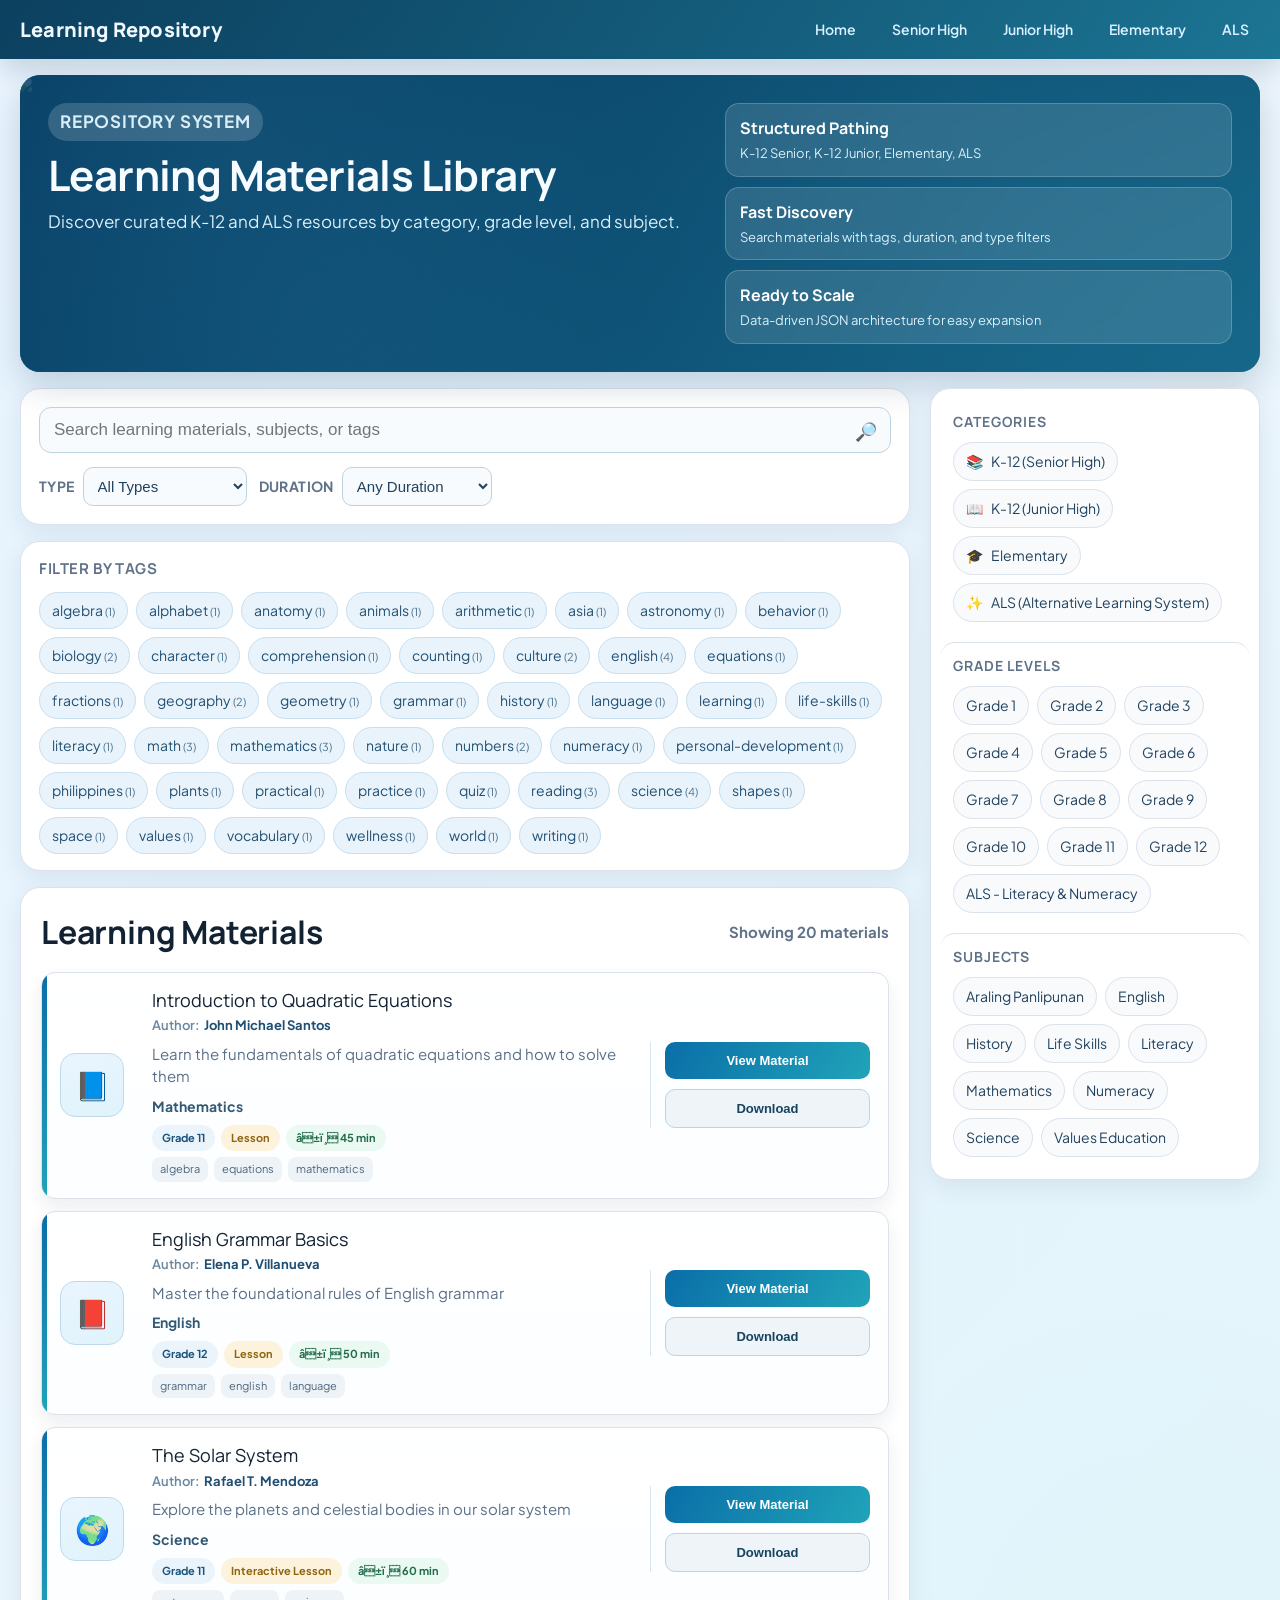
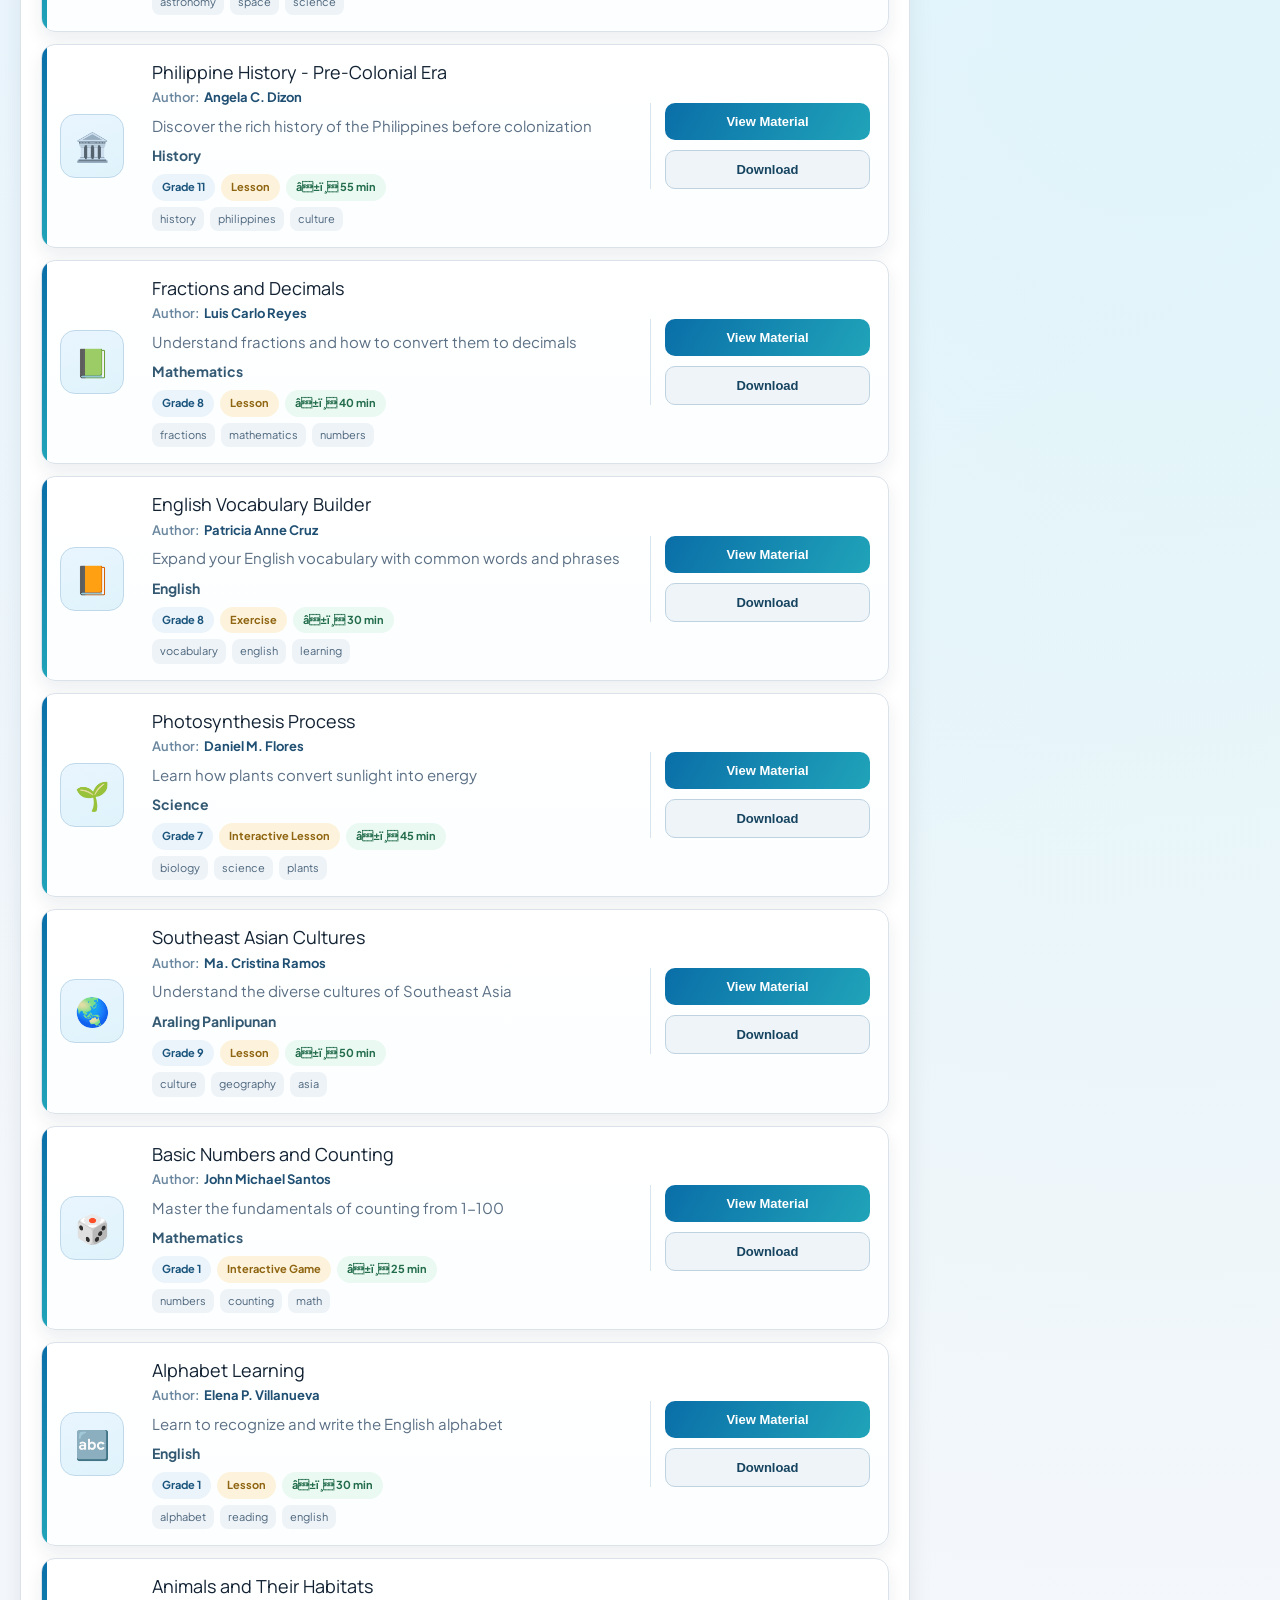
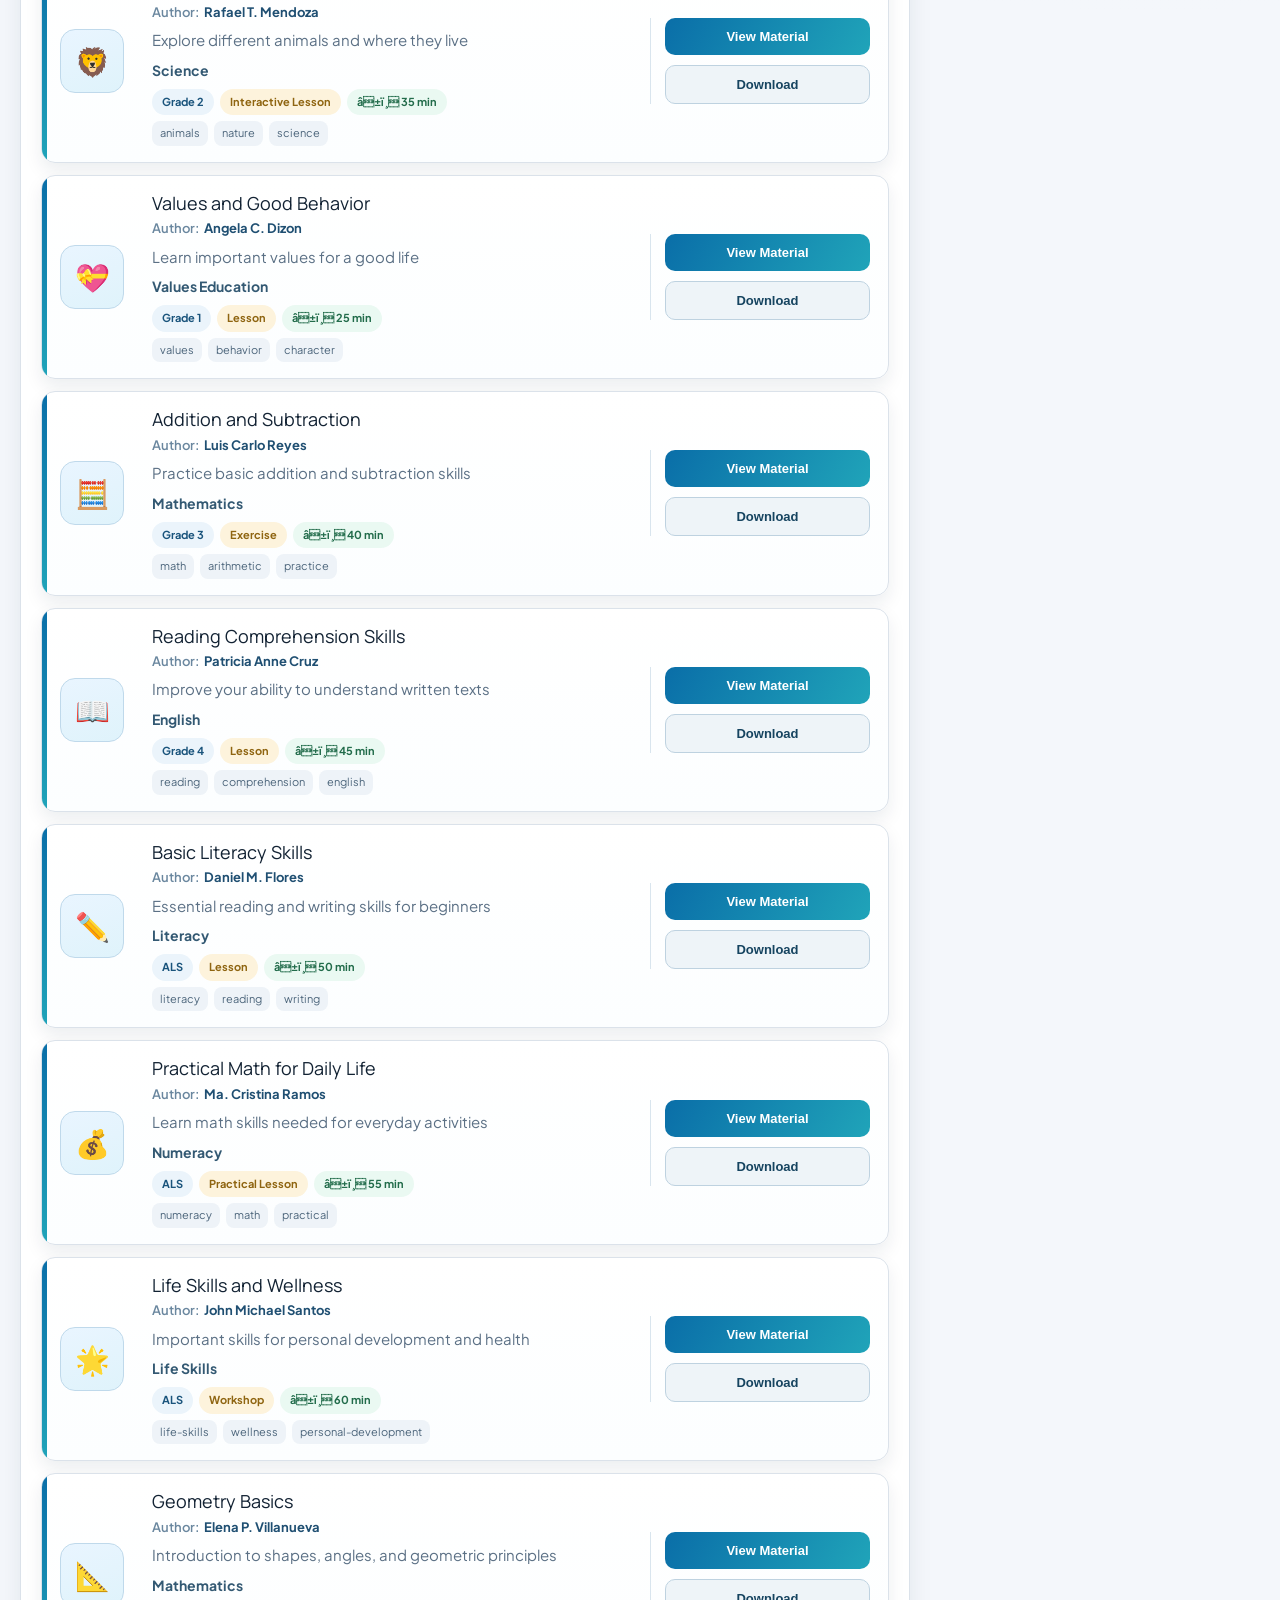
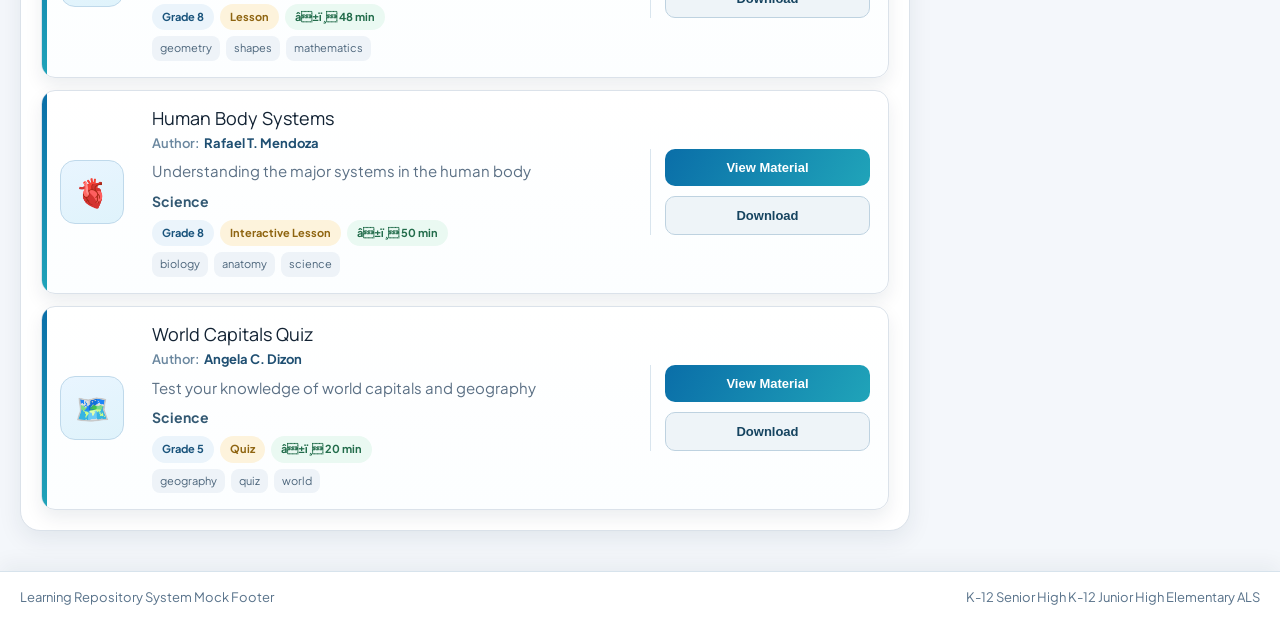
==== index.html @ 1bad8f1e "Repository System Protoype" ====
﻿<!DOCTYPE html>
<html lang="en">
<head>
    <meta charset="UTF-8">
    <meta name="viewport" content="width=device-width, initial-scale=1.0">
    <title>Learning Repository System</title>
    <link rel="stylesheet" href="styles.css">
    <link rel="stylesheet" href="components.css">
</head>
<body>
    <div id="topNavMount"></div>

    <div class="page-shell">
        <header class="hero">
            <div class="hero-media" aria-hidden="true">
                <img class="hero-slide active" src="https://images.unsplash.com/photo-1524995997946-a1c2e315a42f?auto=format&fit=crop&w=1600&q=80" alt="">
                <img class="hero-slide" src="https://images.unsplash.com/photo-1481627834876-b7833e8f5570?auto=format&fit=crop&w=1600&q=80" alt="">
                <img class="hero-slide" src="https://images.unsplash.com/photo-1456513080510-7bf3a84b82f8?auto=format&fit=crop&w=1600&q=80" alt="">
                <div class="hero-parallax-layer layer-a"></div>
                <div class="hero-parallax-layer layer-b"></div>
            </div>
            <div class="hero-overlay"></div>
            <div class="hero-content">
                <div class="hero-copy">
                    <p class="hero-kicker">Repository System</p>
                    <h1>Learning Materials Library</h1>
                    <p>Discover curated K-12 and ALS resources by category, grade level, and subject.</p>
                </div>
                <div class="hero-gallery">
                    <article class="gallery-card">
                        <h3>Structured Pathing</h3>
                        <p>K-12 Senior, K-12 Junior, Elementary, ALS</p>
                    </article>
                    <article class="gallery-card">
                        <h3>Fast Discovery</h3>
                        <p>Search materials with tags, duration, and type filters</p>
                    </article>
                    <article class="gallery-card">
                        <h3>Ready to Scale</h3>
                        <p>Data-driven JSON architecture for easy expansion</p>
                    </article>
                </div>
            </div>
        </header>

        <div class="container">
            <main class="main-panel">
                <section class="content-header">
                    <div class="search-bar-container">
                        <input
                            type="text"
                            id="searchInput"
                            class="search-bar"
                            placeholder="Search learning materials, subjects, or tags"
                        >
                        <span class="search-icon">&#128270;</span>
                    </div>

                    <div class="filters-container">
                        <div class="filter-group">
                            <label for="typeFilter">Type</label>
                            <select id="typeFilter" class="filter-select">
                                <option value="">All Types</option>
                                <option value="Lesson">Lesson</option>
                                <option value="Interactive Lesson">Interactive Lesson</option>
                                <option value="Exercise">Exercise</option>
                                <option value="Quiz">Quiz</option>
                                <option value="Interactive Game">Interactive Game</option>
                                <option value="Workshop">Workshop</option>
                                <option value="Practical Lesson">Practical Lesson</option>
                            </select>
                        </div>

                        <div class="filter-group">
                            <label for="durationFilter">Duration</label>
                            <select id="durationFilter" class="filter-select">
                                <option value="">Any Duration</option>
                                <option value="0-30">Under 30 min</option>
                                <option value="30-50">30-50 min</option>
                                <option value="50+">Over 50 min</option>
                            </select>
                        </div>
                    </div>
                </section>

                <section class="tags-section">
                    <div class="tag-headline">
                        <h3>Filter by Tags</h3>
                        <button class="clear-tags-btn" id="clearTagsBtn">Clear Tags</button>
                    </div>
                    <div class="tags-list" id="tagsList">
                        <!-- Tags will be populated by JavaScript -->
                    </div>
                </section>

                <section class="materials-section">
                    <div class="materials-header">
                        <h2>Learning Materials</h2>
                        <div class="result-count" id="resultCount">Showing 20 materials</div>
                    </div>

                    <div class="materials-grid" id="materialsList">
                        <!-- Materials will be populated by JavaScript -->
                    </div>

                    <div class="no-results" id="noResults">
                        <p>No learning materials found.</p>
                        <p>Try adjusting your search terms or selected filters.</p>
                    </div>
                </section>
            </main>

            <aside class="side-panel">
                <div class="panel-block">
                    <h2>Categories</h2>
                    <div class="categories-list" id="categoriesList">
                        <!-- Categories will be populated by JavaScript -->
                    </div>
                </div>

                <div class="panel-block">
                    <h2>Grade Levels</h2>
                    <div class="grade-filters" id="gradeFilters">
                        <!-- Grade filters will be populated by JavaScript -->
                    </div>
                </div>

                <div class="panel-block">
                    <h2>Subjects</h2>
                    <div class="subject-filters" id="subjectFilters">
                        <!-- Subject filters will be populated by JavaScript -->
                    </div>
                </div>
            </aside>
        </div>
    </div>

    <div id="footerMount"></div>

    <script src="components.js"></script>
    <script src="script.js"></script>
</body>
</html>
---- styles.css ----
@import url('https://fonts.googleapis.com/css2?family=Manrope:wght@400;500;600;700;800&family=Plus+Jakarta+Sans:wght@400;500;600;700&display=swap');

:root {
    --bg: #f4f7fb;
    --surface: #ffffff;
    --surface-soft: #f8fafc;
    --line: #dbe2ea;
    --text: #122233;
    --muted: #5f7288;
    --brand: #0a6ea8;
    --brand-strong: #055a8a;
    --accent: #20a4b9;
    --chip: #e8f3fb;
    --chip-active: #0a6ea8;
    --shadow-soft: 0 8px 24px rgba(7, 42, 70, 0.08);
    --shadow-strong: 0 14px 34px rgba(7, 42, 70, 0.18);
    --radius-lg: 20px;
    --radius-md: 14px;
    --radius-sm: 10px;
}

* {
    margin: 0;
    padding: 0;
    box-sizing: border-box;
}

body {
    min-height: 100vh;
    background:
        radial-gradient(circle at 15% 10%, #e6f4ff 0%, transparent 45%),
        radial-gradient(circle at 90% 30%, #ddf4f8 0%, transparent 40%),
        var(--bg);
    color: var(--text);
    font-family: 'Plus Jakarta Sans', 'Segoe UI', sans-serif;
    font-size: 17px;
    line-height: 1.5;
}

.page-shell {
    width: 100%;
    margin: 0;
    padding: 16px 20px 24px;
}

.hero {
    position: relative;
    border-radius: var(--radius-lg);
    overflow: hidden;
    min-height: 250px;
    margin-bottom: 16px;
    background:
        linear-gradient(120deg, rgba(3, 59, 96, 0.92), rgba(13, 110, 144, 0.85)),
        url('https://images.unsplash.com/photo-1524995997946-a1c2e315a42f?auto=format&fit=crop&w=1400&q=80') center/cover;
    box-shadow: var(--shadow-strong);
}

.hero-overlay {
    position: absolute;
    inset: 0;
    background:
        linear-gradient(130deg, rgba(4, 62, 102, 0.74), rgba(11, 98, 136, 0.62)),
        radial-gradient(circle at 16% 14%, rgba(125, 219, 255, 0.24), transparent 40%),
        linear-gradient(180deg, rgba(5, 34, 56, 0.32), rgba(5, 34, 56, 0.2));
    pointer-events: none;
}

.hero-content {
    position: relative;
    z-index: 1;
    display: grid;
    grid-template-columns: 1.3fr 1fr;
    gap: 18px;
    padding: 28px;
}

.hero-kicker {
    display: inline-block;
    padding: 6px 12px;
    border-radius: 999px;
    background: rgba(255, 255, 255, 0.17);
    color: #edf9ff;
    font-size: 12px;
    letter-spacing: 0.8px;
    text-transform: uppercase;
    font-weight: 700;
    margin-bottom: 12px;
}

.hero-copy h1 {
    font-family: 'Manrope', 'Segoe UI', sans-serif;
    font-size: clamp(28px, 3.6vw, 42px);
    letter-spacing: -0.6px;
    color: #f6fcff;
    line-height: 1.06;
    margin-bottom: 12px;
}

.hero-copy p {
    max-width: 640px;
    color: #d8eef8;
    font-size: 17px;
}

.hero-gallery {
    display: grid;
    grid-template-columns: 1fr;
    gap: 10px;
    align-content: center;
}

.gallery-card {
    background: rgba(255, 255, 255, 0.12);
    -webkit-backdrop-filter: blur(2px);
    backdrop-filter: blur(2px);
    border: 1px solid rgba(255, 255, 255, 0.2);
    border-radius: var(--radius-md);
    padding: 12px 14px;
}

.gallery-card h3 {
    color: #ffffff;
    font-size: 16px;
    margin-bottom: 4px;
    font-family: 'Manrope', 'Segoe UI', sans-serif;
}

.gallery-card p {
    color: #d9f0fa;
    font-size: 13px;
}

.container {
    display: grid;
    grid-template-columns: minmax(0, 1fr) 330px;
    gap: 20px;
    align-items: start;
}

.main-panel {
    display: flex;
    flex-direction: column;
    gap: 16px;
}

.side-panel {
    position: sticky;
    top: 14px;
    background: var(--surface);
    border-radius: var(--radius-lg);
    border: 1px solid var(--line);
    box-shadow: var(--shadow-soft);
    padding: 10px;
    max-height: calc(100vh - 56px);
    overflow-y: auto;
}

.panel-block {
    padding: 12px;
    border-radius: var(--radius-md);
}

.panel-block + .panel-block {
    margin-top: 8px;
    border-top: 1px solid var(--line);
}

.panel-block h2 {
    font-family: 'Manrope', 'Segoe UI', sans-serif;
    font-size: 14px;
    text-transform: uppercase;
    letter-spacing: 0.9px;
    color: var(--muted);
    margin-bottom: 10px;
}

.categories-list,
.grade-filters,
.subject-filters {
    display: flex;
    flex-wrap: wrap;
    gap: 8px;
}

.category-item,
.grade-filter,
.subject-filter {
    border: 1px solid var(--line);
    background: var(--surface-soft);
    border-radius: 999px;
    padding: 8px 12px;
    cursor: pointer;
    font-size: 14px;
    color: #21425e;
    transition: all 0.2s ease;
    -webkit-user-select: none;
    user-select: none;
}

.category-item:hover,
.grade-filter:hover,
.subject-filter:hover {
    border-color: #97bfd7;
    background: #eff7fd;
}

.category-item.active,
.grade-filter.active,
.subject-filter.active {
    background: var(--chip-active);
    border-color: var(--chip-active);
    color: #ffffff;
}

.category-icon {
    margin-right: 6px;
}

.content-header,
.tags-section,
.materials-section {
    background: var(--surface);
    border-radius: var(--radius-lg);
    border: 1px solid var(--line);
    box-shadow: var(--shadow-soft);
}

.content-header {
    padding: 18px;
}

.search-bar-container {
    position: relative;
    margin-bottom: 14px;
}

.search-bar {
    width: 100%;
    border: 1px solid #bfd2e0;
    border-radius: 12px;
    background: #f7fbfe;
    padding: 12px 44px 12px 14px;
    font-size: 17px;
    color: var(--text);
}

.search-bar:focus {
    outline: none;
    border-color: var(--brand);
    background: #ffffff;
    box-shadow: 0 0 0 4px rgba(10, 110, 168, 0.14);
}

.search-icon {
    position: absolute;
    right: 14px;
    top: 50%;
    transform: translateY(-50%);
    pointer-events: none;
    font-size: 18px;
    color: #4f6a81;
}

.filters-container {
    display: flex;
    gap: 12px;
    flex-wrap: wrap;
}

.filter-group {
    display: flex;
    align-items: center;
    gap: 8px;
}

.filter-group label {
    font-size: 14px;
    font-weight: 700;
    color: var(--muted);
    text-transform: uppercase;
    letter-spacing: 0.4px;
}

.filter-select {
    border: 1px solid #bfd2e0;
    border-radius: 10px;
    background: #f7fbfe;
    padding: 9px 10px;
    font-size: 15px;
    color: #21425e;
    min-width: 150px;
}

.filter-select:focus {
    outline: none;
    border-color: var(--brand);
    box-shadow: 0 0 0 4px rgba(10, 110, 168, 0.12);
}

.tags-section {
    padding: 16px 18px;
}

.tag-headline {
    display: flex;
    justify-content: space-between;
    align-items: center;
    margin-bottom: 12px;
}

.tags-section h3 {
    font-size: 15px;
    color: var(--muted);
    text-transform: uppercase;
    letter-spacing: 0.6px;
    font-family: 'Manrope', 'Segoe UI', sans-serif;
}

.tags-list {
    display: flex;
    gap: 8px;
    flex-wrap: wrap;
}

.tag {
    background: var(--chip);
    border: 1px solid #c8dfef;
    color: #225173;
    border-radius: 999px;
    font-size: 14px;
    padding: 7px 12px;
    cursor: pointer;
    transition: all 0.2s ease;
}

.tag:hover {
    background: #dff0fc;
}

.tag.active {
    background: var(--chip-active);
    border-color: var(--chip-active);
    color: #fff;
}

.tag-count {
    font-size: 11px;
    opacity: 0.8;
}

.clear-tags-btn {
    border: 1px solid #b7cad8;
    background: #f7fbfe;
    color: #29516d;
    border-radius: 10px;
    padding: 7px 10px;
    font-size: 13px;
    font-weight: 700;
    text-transform: uppercase;
    cursor: pointer;
    display: none;
}

.materials-section {
    padding: 20px;
}

.materials-header {
    display: flex;
    justify-content: space-between;
    align-items: center;
    margin-bottom: 16px;
}

.materials-header h2 {
    font-family: 'Manrope', 'Segoe UI', sans-serif;
    font-size: 32px;
    letter-spacing: -0.2px;
}

.result-count {
    font-size: 15px;
    color: var(--muted);
    font-weight: 700;
}

.materials-grid {
    display: flex;
    flex-direction: column;
    gap: 12px;
}

.material-card {
    border: 1px solid var(--line);
    border-radius: 14px;
    background:
        linear-gradient(180deg, #ffffff 0%, #fcfeff 100%);
    padding: 16px 18px;
    box-shadow: 0 8px 18px rgba(8, 43, 65, 0.08);
    transition: all 0.2s ease;
    display: grid;
    grid-template-columns: 76px minmax(0, 1fr) 220px;
    gap: 16px;
    align-items: center;
    position: relative;
    overflow: hidden;
}

.material-card::before {
    content: '';
    position: absolute;
    left: 0;
    top: 0;
    bottom: 0;
    width: 5px;
    background: linear-gradient(180deg, var(--brand), var(--accent));
}

.material-card:hover {
    transform: translateY(-4px);
    border-color: #86b1cb;
    box-shadow: 0 16px 26px rgba(8, 43, 65, 0.16);
}

.material-thumbnail {
    width: 64px;
    height: 64px;
    border-radius: 15px;
    background: linear-gradient(160deg, #e9f5ff, #dff3fb);
    border: 1px solid #bfd9eb;
    font-size: 28px;
    line-height: 1;
    display: flex;
    align-items: center;
    justify-content: center;
}

.material-title {
    font-size: 18px;
    font-family: 'Manrope', 'Segoe UI', sans-serif;
    margin-bottom: 4px;
    line-height: 1.3;
}

.material-byline {
    font-size: 13px;
    color: #4c6780;
    margin-bottom: 7px;
}

.author-label {
    color: #6a879f;
    font-weight: 600;
    margin-right: 4px;
}

.material-author {
    color: #1f4f72;
    font-weight: 700;
}

.material-description {
    color: #5b7085;
    font-size: 15px;
    margin-bottom: 8px;
}

.material-subject {
    font-size: 14px;
    color: #335973;
    font-weight: 700;
    margin-bottom: 8px;
}

.material-meta {
    display: flex;
    gap: 6px;
    align-items: center;
    flex-wrap: wrap;
    margin-bottom: 6px;
}

.material-grade,
.material-type,
.material-duration {
    font-size: 11px;
    border-radius: 999px;
    padding: 5px 10px;
    font-weight: 700;
}

.material-grade {
    background: #ebf4fb;
    color: #1a547c;
}

.material-type {
    background: #fdf3dc;
    color: #8f6511;
}

.material-duration {
    background: #eaf9f2;
    color: #226c4b;
}

.material-tags {
    display: flex;
    gap: 6px;
    flex-wrap: wrap;
}

.material-tag {
    font-size: 11px;
    padding: 4px 8px;
    border-radius: 8px;
    background: #eef3f8;
    color: #4c657b;
}

.material-actions {
    display: flex;
    flex-direction: column;
    gap: 10px;
    justify-content: flex-start;
    align-items: stretch;
    align-self: center;
    border-left: 1px solid #d9e5ee;
    padding-left: 14px;
}

.material-cta {
    border: none;
    border-radius: 10px;
    background: linear-gradient(120deg, var(--brand), var(--accent));
    color: #fff;
    padding: 11px 14px;
    font-size: 13px;
    font-weight: 700;
    cursor: pointer;
    transition: filter 0.2s ease, transform 0.2s ease;
    min-width: 0;
    width: 100%;
}

.material-cta.download {
    background: #eef4f8;
    color: #164460;
    border: 1px solid #bed2e0;
}

.material-content {
    min-width: 0;
    display: flex;
    flex-direction: column;
}

.material-cta:hover {
    filter: brightness(0.95);
    transform: translateY(-1px);
}

.material-cta.download:hover {
    background: #dfeef8;
}

.no-results {
    display: none;
    text-align: center;
    padding: 36px 12px;
    color: #5a7489;
}

.no-results p:first-child {
    font-size: 22px;
    font-weight: 700;
    font-family: 'Manrope', 'Segoe UI', sans-serif;
    margin-bottom: 6px;
}

.side-panel::-webkit-scrollbar,
.tags-section::-webkit-scrollbar {
    width: 8px;
}

.side-panel::-webkit-scrollbar-thumb,
.tags-section::-webkit-scrollbar-thumb {
    background: #c5d5e2;
    border-radius: 8px;
}

@media (max-width: 1080px) {
    .container {
        grid-template-columns: minmax(0, 1fr);
    }

    .side-panel {
        position: static;
        max-height: none;
        order: 2;
    }

    .hero-content {
        grid-template-columns: 1fr;
    }

    .hero-gallery {
        grid-template-columns: repeat(3, minmax(0, 1fr));
    }
}

@media (max-width: 780px) {
    .page-shell {
        margin: 0;
        padding: 10px;
    }

    .hero {
        min-height: 220px;
    }

    .hero-content {
        padding: 18px;
    }

    .hero-gallery {
        grid-template-columns: 1fr;
    }

    .filters-container {
        flex-direction: column;
        align-items: flex-start;
    }

    .filter-group {
        width: 100%;
        justify-content: space-between;
    }

    .filter-select {
        min-width: 180px;
    }

    .material-card {
        grid-template-columns: 62px minmax(0, 1fr);
        padding: 14px;
        align-items: start;
    }

    .material-thumbnail {
        width: 62px;
        height: 62px;
        font-size: 28px;
    }

    .material-description {
        font-size: 15px;
    }

    .material-actions {
        grid-column: 1 / -1;
        flex-direction: row;
        border-left: none;
        padding-left: 0;
        border-top: 1px solid #d9e5ee;
        padding-top: 10px;
    }

    .material-cta {
        margin-top: 4px;
    }
}

/* Shared Topnav/Footer Components */
.mock-topnav {
    width: 100%;
    background: #ffffff;
    border-bottom: 1px solid #d7e3ec;
    box-shadow: 0 8px 20px rgba(8, 39, 62, 0.06);
    padding: 12px 20px;
    display: flex;
    justify-content: space-between;
    align-items: center;
    gap: 12px;
}

.topnav-brand {
    font-family: 'Manrope', 'Segoe UI', sans-serif;
    font-size: 20px;
    font-weight: 800;
    color: #153b58;
}

.topnav-links {
    display: flex;
    gap: 14px;
    flex-wrap: wrap;
}

.topnav-links a {
    text-decoration: none;
    color: #2b5b7b;
    font-size: 14px;
    font-weight: 600;
}

.topnav-links a:hover {
    color: #0b4d74;
}

.mock-footer {
    margin-top: 16px;
    background: #ffffff;
    border-top: 1px solid #d7e3ec;
    box-shadow: 0 -8px 20px rgba(8, 39, 62, 0.05);
}

.footer-content {
    padding: 16px 20px;
    color: #58728a;
    font-size: 13px;
    display: flex;
    justify-content: space-between;
    gap: 10px;
    flex-wrap: wrap;
}

/* Enhanced Hero Gallery + Parallax Layers */
.hero {
    background: linear-gradient(120deg, rgba(3, 59, 96, 0.92), rgba(13, 110, 144, 0.85));
}

.hero-media {
    position: absolute;
    inset: 0;
    overflow: hidden;
}

.hero-slide {
    position: absolute;
    inset: 0;
    width: 100%;
    height: 100%;
    object-fit: cover;
    opacity: 0;
    transform: scale(1.08);
    transition: opacity 1s ease, transform 6.5s ease;
    filter: saturate(1.06) contrast(1.02);
}

.hero-slide.active {
    opacity: 1;
    transform: scale(1.01);
}

.hero-parallax-layer {
    position: absolute;
    inset: -5%;
    pointer-events: none;
}

.hero-parallax-layer.layer-a {
    background: radial-gradient(circle at 75% 20%, rgba(125, 233, 255, 0.18), transparent 38%);
    animation: driftA 12s ease-in-out infinite alternate;
}

.hero-parallax-layer.layer-b {
    background: radial-gradient(circle at 25% 80%, rgba(108, 187, 255, 0.16), transparent 34%);
    animation: driftB 16s ease-in-out infinite alternate;
}

@keyframes driftA {
    from { transform: translate3d(-1%, 0, 0) scale(1); }
    to { transform: translate3d(2.2%, -1.2%, 0) scale(1.03); }
}

@keyframes driftB {
    from { transform: translate3d(1.2%, 1%, 0) scale(1.01); }
    to { transform: translate3d(-2%, -1.4%, 0) scale(1.04); }
}

/* Enhanced Navbar inspired by hero */
.mock-topnav {
    position: relative;
    border: none;
    background:
        linear-gradient(120deg, rgba(4, 70, 108, 0.95), rgba(12, 115, 149, 0.92)),
        url('https://images.unsplash.com/photo-1481627834876-b7833e8f5570?auto=format&fit=crop&w=1600&q=80') center/cover;
    box-shadow: 0 10px 26px rgba(8, 39, 62, 0.16);
    overflow: hidden;
}

.mock-topnav::before {
    content: '';
    position: absolute;
    inset: 0;
    background: linear-gradient(135deg, rgba(3, 21, 35, 0.25), rgba(3, 21, 35, 0.08));
    pointer-events: none;
}

.topnav-brand,
.topnav-links a {
    position: relative;
    z-index: 1;
}

.topnav-brand {
    color: #eff9ff;
    letter-spacing: 0.2px;
}

.topnav-links a {
    color: #d9f1ff;
    border: 1px solid transparent;
    border-radius: 999px;
    padding: 6px 10px;
    transition: background 0.2s ease, border-color 0.2s ease, color 0.2s ease;
}

.topnav-links a:hover {
    color: #ffffff;
    border-color: rgba(255, 255, 255, 0.35);
    background: rgba(255, 255, 255, 0.13);
}

@media (max-width: 780px) {
    .hero {
        min-height: 300px;
    }
}
---- components.css ----
/* Shared Navbar + Footer Component Styles */
.mock-topnav {
    width: 100%;
    position: relative;
    border: none;
    background:
        linear-gradient(120deg, rgba(4, 70, 108, 0.95), rgba(12, 115, 149, 0.92)),
        url('https://images.unsplash.com/photo-1481627834876-b7833e8f5570?auto=format&fit=crop&w=1600&q=80') center/cover;
    box-shadow: 0 10px 26px rgba(8, 39, 62, 0.16);
    overflow: hidden;
    padding: 12px 20px;
    display: flex;
    justify-content: space-between;
    align-items: center;
    gap: 12px;
}

.mock-topnav::before {
    content: '';
    position: absolute;
    inset: 0;
    background: linear-gradient(135deg, rgba(3, 21, 35, 0.25), rgba(3, 21, 35, 0.08));
    pointer-events: none;
}

.topnav-brand,
.topnav-links a {
    position: relative;
    z-index: 1;
}

.topnav-brand {
    font-family: 'Manrope', 'Segoe UI', sans-serif;
    font-size: 20px;
    font-weight: 800;
    color: #eff9ff;
    letter-spacing: 0.2px;
}

.topnav-links {
    display: flex;
    gap: 14px;
    flex-wrap: wrap;
}

.topnav-links a {
    text-decoration: none;
    color: #d9f1ff;
    font-size: 14px;
    font-weight: 600;
    border: 1px solid transparent;
    border-radius: 999px;
    padding: 6px 10px;
    transition: background 0.2s ease, border-color 0.2s ease, color 0.2s ease;
}

.topnav-links a:hover {
    color: #ffffff;
    border-color: rgba(255, 255, 255, 0.35);
    background: rgba(255, 255, 255, 0.13);
}

.mock-footer {
    margin-top: 16px;
    background: #ffffff;
    border-top: 1px solid #d7e3ec;
    box-shadow: 0 -8px 20px rgba(8, 39, 62, 0.05);
}

.footer-content {
    padding: 16px 20px;
    color: #58728a;
    font-size: 13px;
    display: flex;
    justify-content: space-between;
    gap: 10px;
    flex-wrap: wrap;
}

@media (max-width: 760px) {
    .mock-topnav {
        flex-direction: column;
        align-items: flex-start;
    }
}
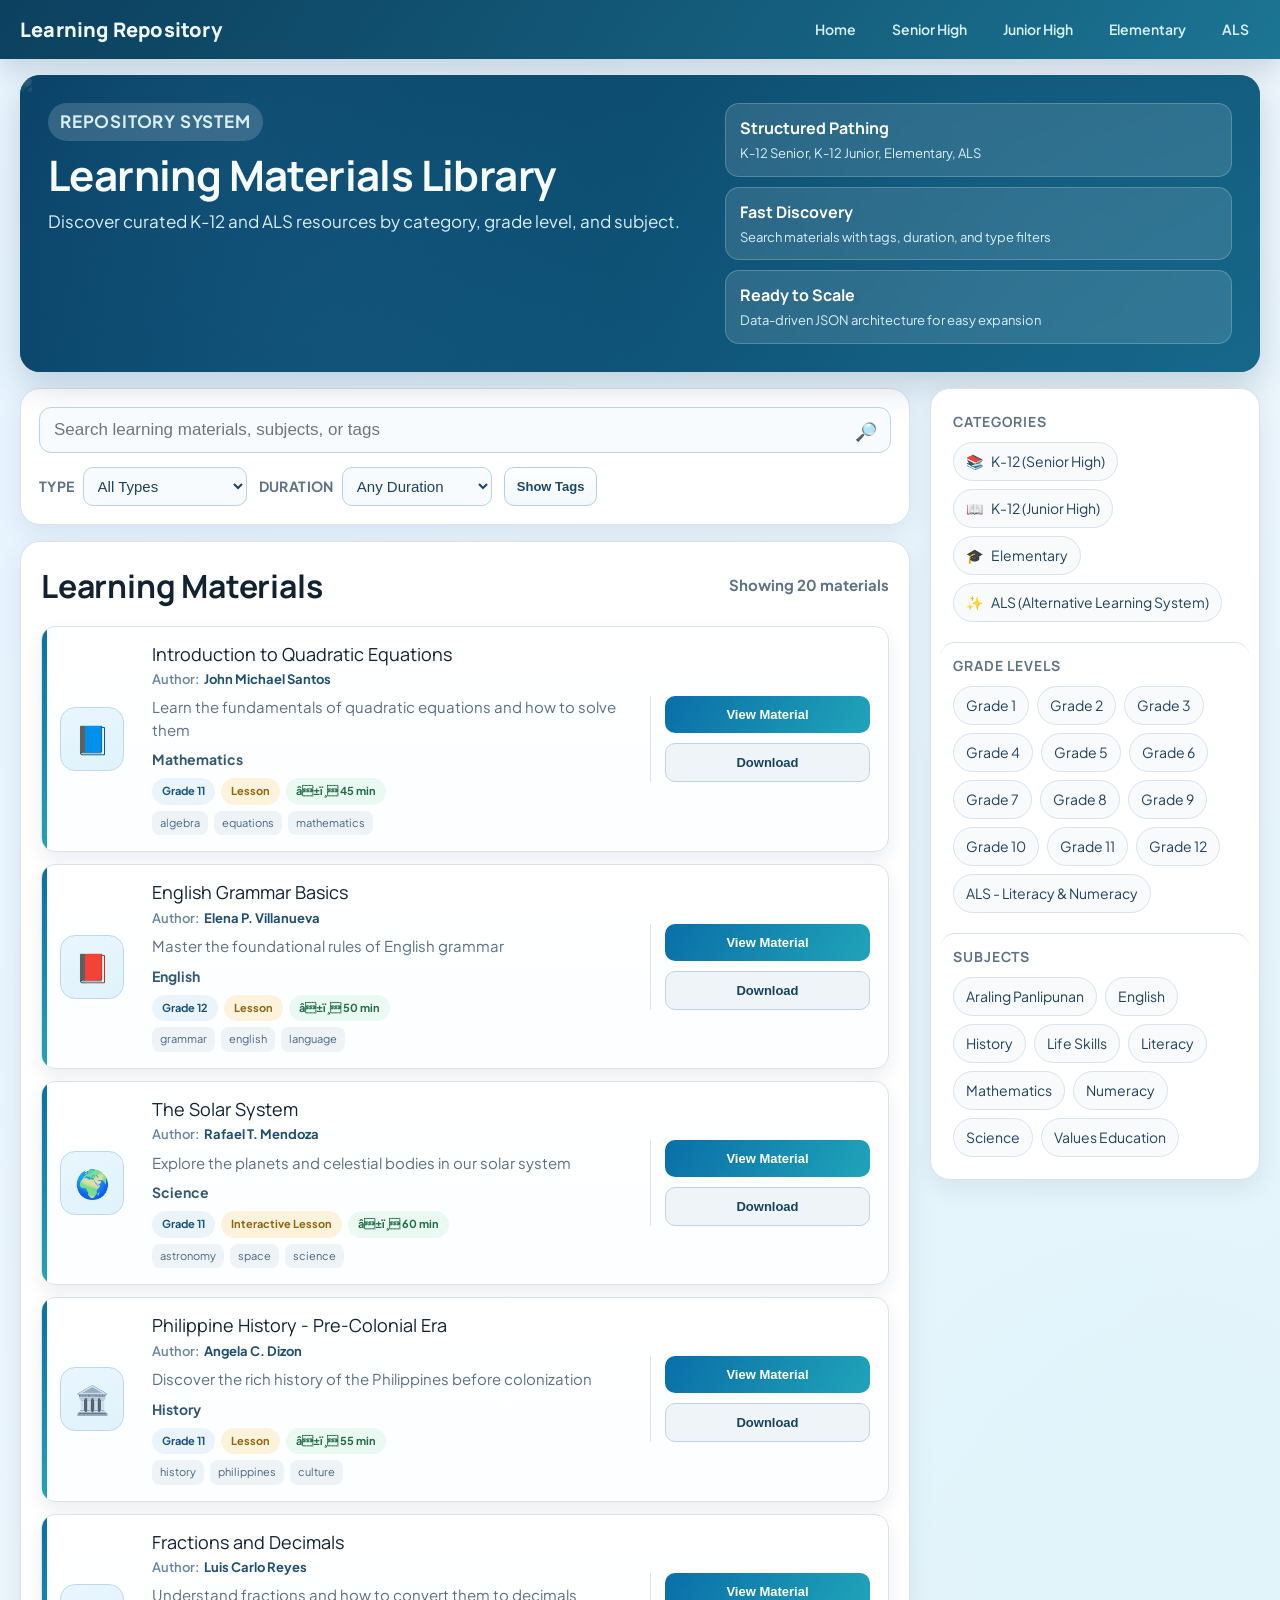
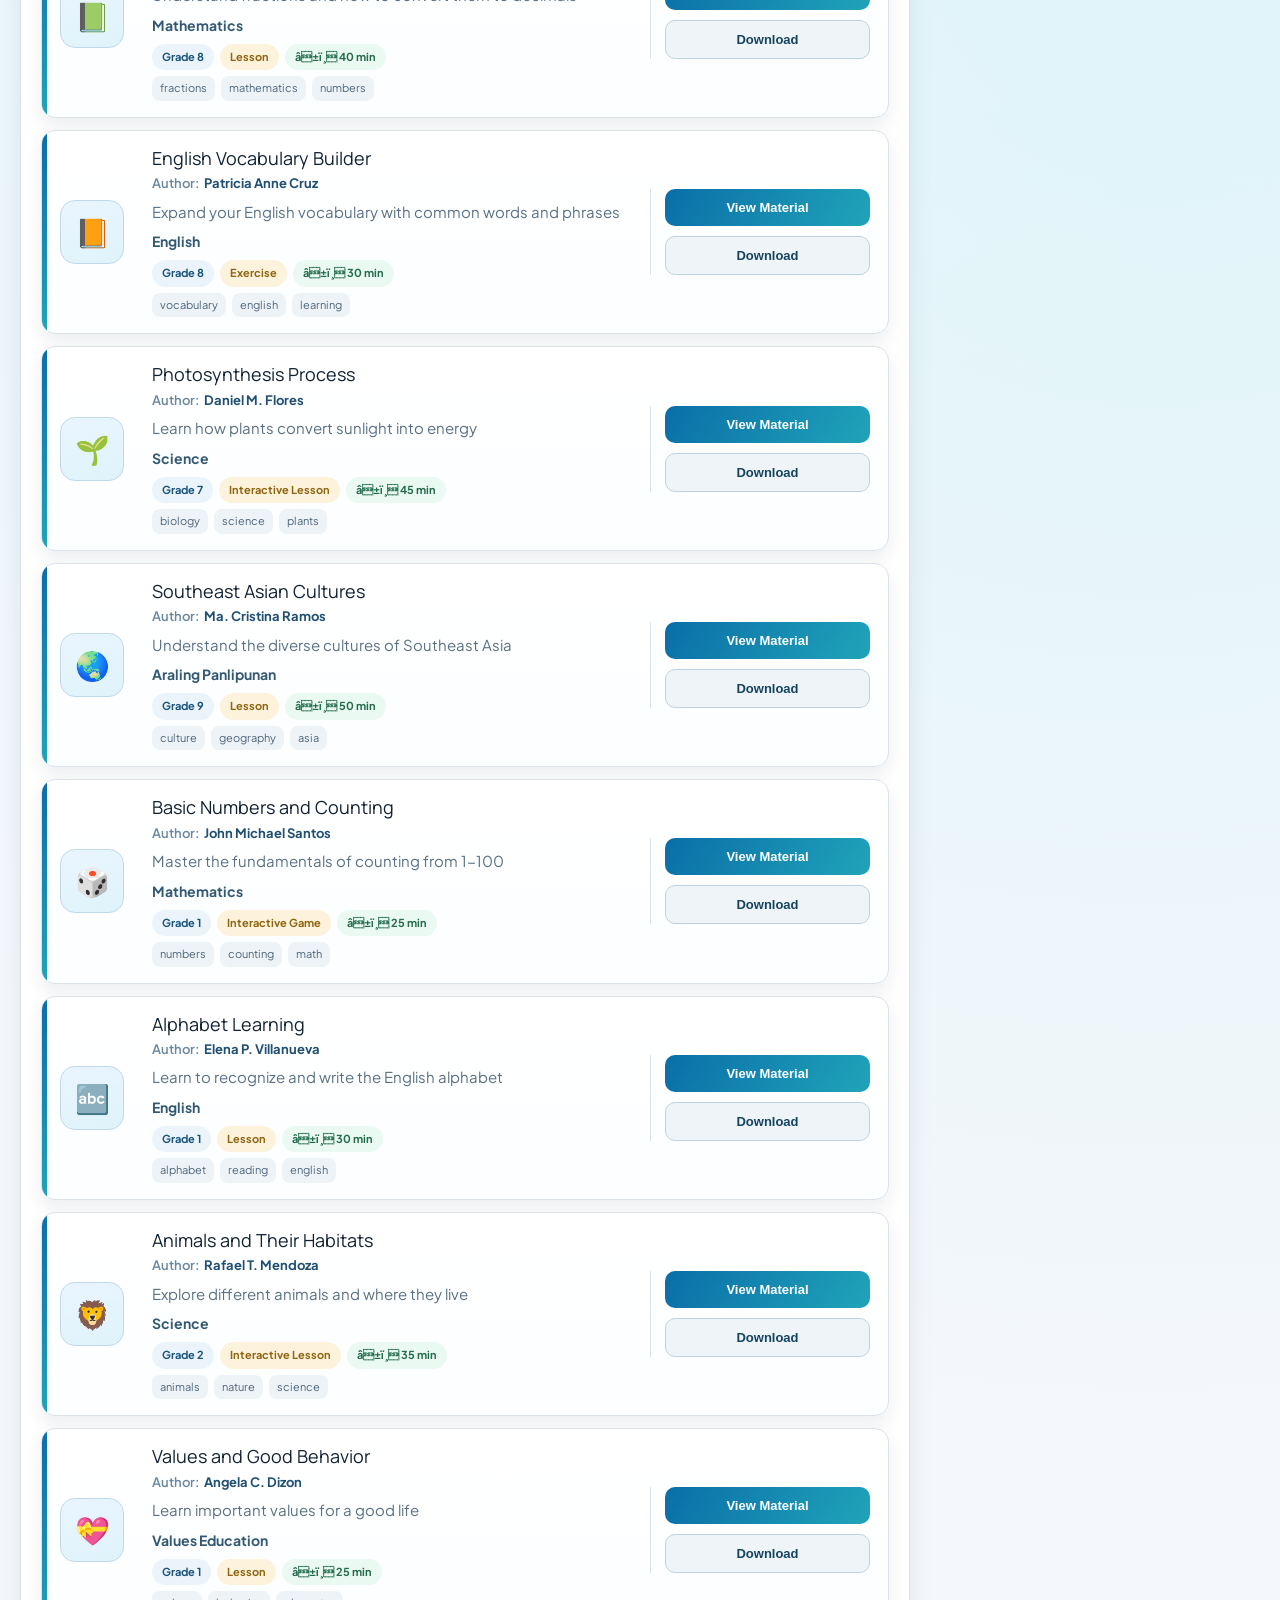
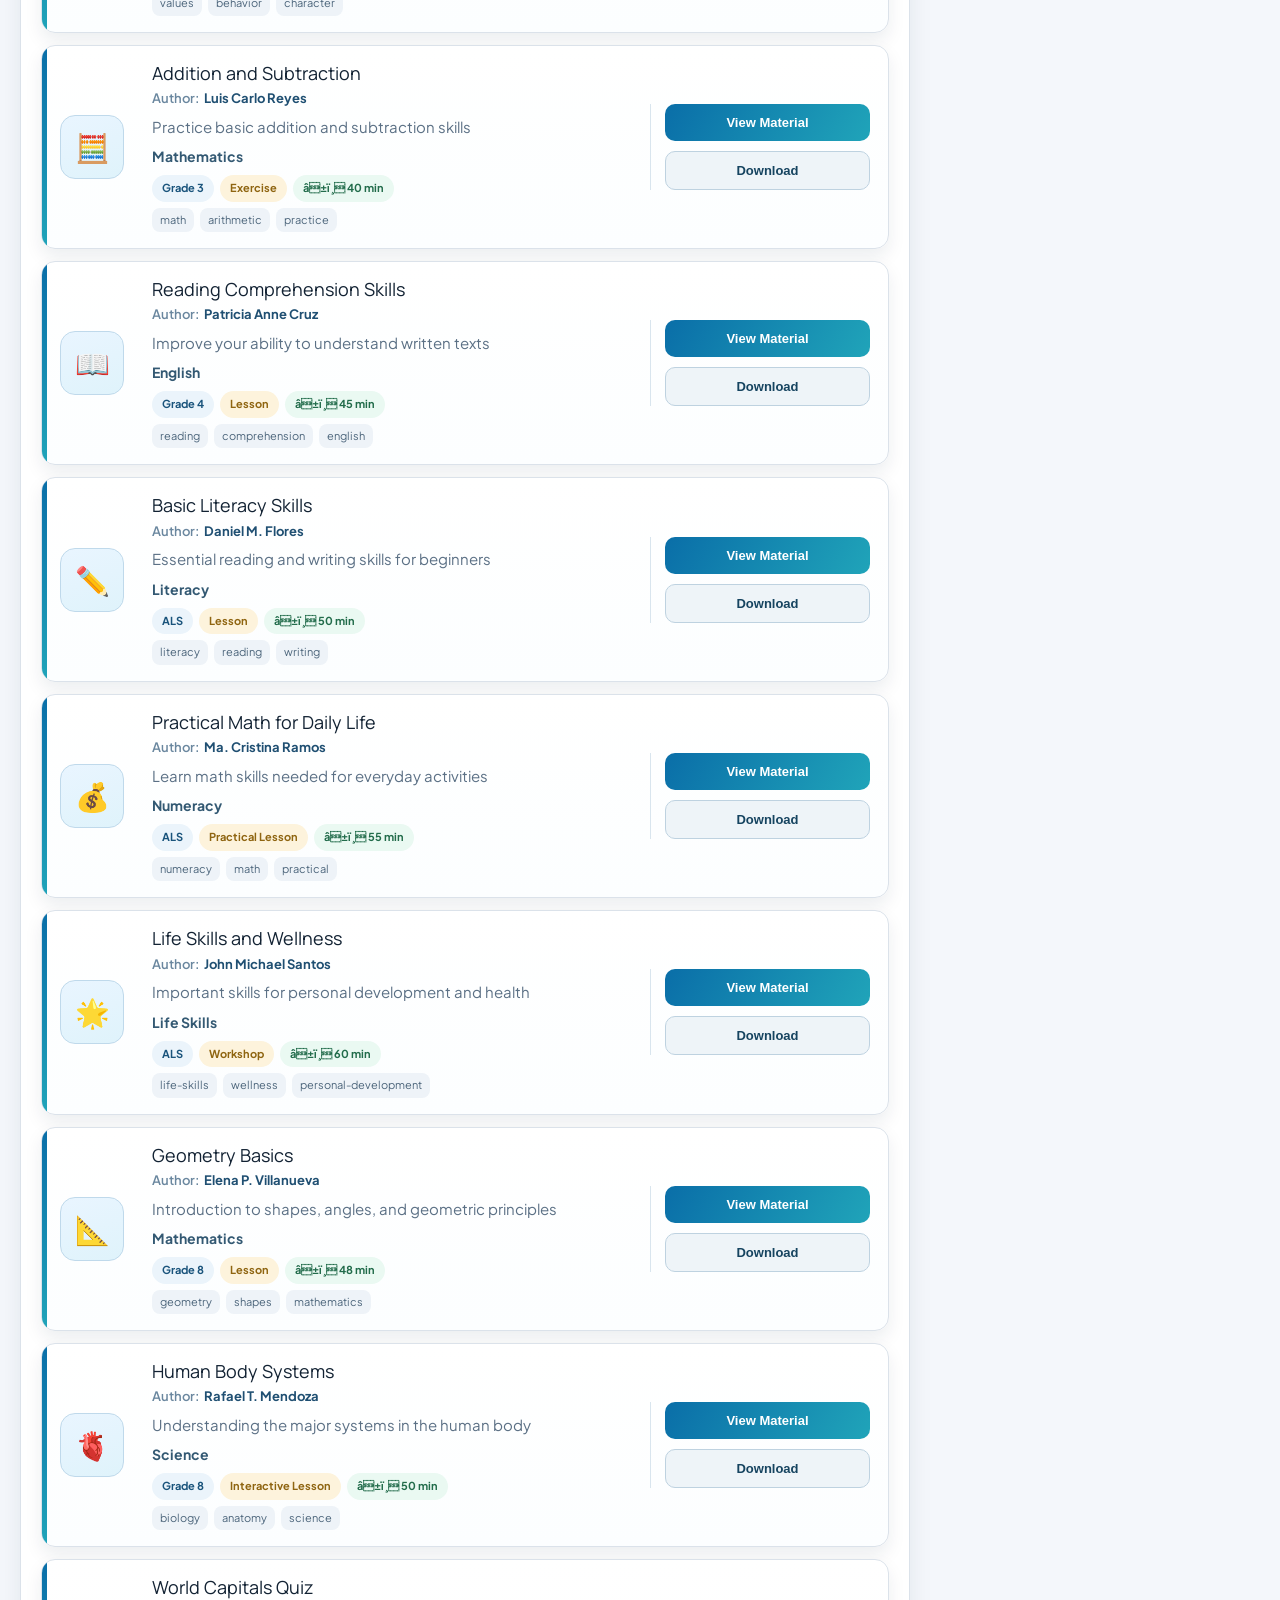
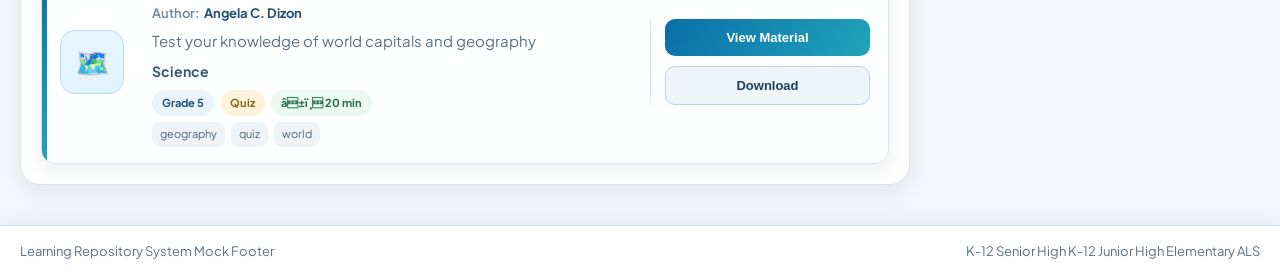
==== commit b57a57fc: "Improved UI" ====
--- a/index.html
+++ b/index.html
@@ -46,14 +46,19 @@
         <div class="container">
             <main class="main-panel">
                 <section class="content-header">
-                    <div class="search-bar-container">
-                        <input
-                            type="text"
-                            id="searchInput"
-                            class="search-bar"
-                            placeholder="Search learning materials, subjects, or tags"
-                        >
-                        <span class="search-icon">&#128270;</span>
+                    <div class="search-controls">
+                        <div class="search-bar-container">
+                            <input
+                                type="text"
+                                id="searchInput"
+                                class="search-bar"
+                                placeholder="Search learning materials, subjects, or tags"
+                            >
+                            <span class="search-icon">&#128270;</span>
+                        </div>
+                        <button id="mobileFilterToggle" class="mobile-filter-toggle" aria-label="Open filters" aria-expanded="false">
+                            <span class="slider-icon" aria-hidden="true"></span>
+                        </button>
                     </div>
 
                     <div class="filters-container">
@@ -80,6 +85,8 @@
                                 <option value="50+">Over 50 min</option>
                             </select>
                         </div>
+
+                        <button id="toggleTagsBtn" class="tag-toggle-btn" type="button" aria-expanded="false">Show Tags</button>
                     </div>
                 </section>
 
@@ -91,6 +98,60 @@
                     <div class="tags-list" id="tagsList">
                         <!-- Tags will be populated by JavaScript -->
                     </div>
+                </section>
+
+                <div id="mobileFilterBackdrop" class="mobile-filter-backdrop"></div>
+                <section id="mobileFiltersSheet" class="mobile-filters-sheet" aria-label="Mobile Filters">
+                    <div class="mobile-sheet-header">
+                        <h3>Filters</h3>
+                        <button id="mobileFilterClose" class="mobile-sheet-close" aria-label="Close filters">✕</button>
+                    </div>
+
+                    <div class="mobile-filter-row">
+                        <label for="mobileTypeFilter">Type</label>
+                        <select id="mobileTypeFilter" class="filter-select">
+                            <option value="">All Types</option>
+                            <option value="Lesson">Lesson</option>
+                            <option value="Interactive Lesson">Interactive Lesson</option>
+                            <option value="Exercise">Exercise</option>
+                            <option value="Quiz">Quiz</option>
+                            <option value="Interactive Game">Interactive Game</option>
+                            <option value="Workshop">Workshop</option>
+                            <option value="Practical Lesson">Practical Lesson</option>
+                        </select>
+                    </div>
+
+                    <div class="mobile-filter-row">
+                        <label for="mobileDurationFilter">Duration</label>
+                        <select id="mobileDurationFilter" class="filter-select">
+                            <option value="">Any Duration</option>
+                            <option value="0-30">Under 30 min</option>
+                            <option value="30-50">30-50 min</option>
+                            <option value="50+">Over 50 min</option>
+                        </select>
+                    </div>
+
+                    <div class="mobile-filter-block">
+                        <h4>Categories</h4>
+                        <div class="categories-list" id="mobileCategoriesList"></div>
+                    </div>
+
+                    <div class="mobile-filter-block">
+                        <h4>Grade Levels</h4>
+                        <div class="grade-filters" id="mobileGradeFilters"></div>
+                    </div>
+
+                    <div class="mobile-filter-block">
+                        <h4>Subjects</h4>
+                        <div class="subject-filters" id="mobileSubjectFilters"></div>
+                    </div>
+
+                    <div class="mobile-tags-headline">
+                        <h4>Tags</h4>
+                        <button id="mobileToggleTagsBtn" class="mobile-link-toggle" type="button" aria-expanded="false">Show Tags</button>
+                        <button class="clear-tags-btn" id="mobileClearTagsBtn">Clear Tags</button>
+                    </div>
+                    <div class="tags-list" id="mobileTagsList"></div>
                 </section>
 
                 <section class="materials-section">
--- a/styles.css
+++ b/styles.css
@@ -229,9 +229,16 @@
     padding: 18px;
 }
 
+.search-controls {
+    display: flex;
+    align-items: center;
+    gap: 10px;
+    margin-bottom: 14px;
+}
+
 .search-bar-container {
     position: relative;
-    margin-bottom: 14px;
+    flex: 1;
 }
 
 .search-bar {
@@ -261,10 +268,77 @@
     color: #4f6a81;
 }
 
+.mobile-filter-toggle {
+    display: none;
+    width: 44px;
+    height: 44px;
+    border-radius: 12px;
+    border: 1px solid #b8cede;
+    background: linear-gradient(180deg, #ffffff 0%, #f2f8fd 100%);
+    color: #32546d;
+    font-size: 16px;
+    cursor: pointer;
+    align-items: center;
+    justify-content: center;
+    box-shadow: 0 6px 14px rgba(9, 45, 70, 0.1);
+}
+
+.slider-icon {
+    width: 20px;
+    height: 16px;
+    position: relative;
+    display: inline-block;
+    border-top: 2px solid #3f6784;
+    border-bottom: 2px solid #3f6784;
+}
+
+.slider-icon::before,
+.slider-icon::after {
+    content: '';
+    position: absolute;
+    left: 0;
+    right: 0;
+    height: 2px;
+    background: #3f6784;
+}
+
+.slider-icon::before {
+    top: 6px;
+}
+
+.slider-icon::after {
+    top: -2px;
+    width: 6px;
+    height: 6px;
+    border: 2px solid #3f6784;
+    border-radius: 50%;
+    background: #ffffff;
+    left: 1px;
+    right: auto;
+    transform: translateY(-3px);
+    box-shadow: 11px 8px 0 0 #ffffff, 11px 8px 0 2px #3f6784;
+}
+
 .filters-container {
     display: flex;
     gap: 12px;
     flex-wrap: wrap;
+}
+
+.tag-toggle-btn {
+    border: 1px solid #b8cede;
+    border-radius: 10px;
+    background: linear-gradient(180deg, #ffffff 0%, #f2f8fd 100%);
+    color: #214966;
+    font-size: 13px;
+    font-weight: 700;
+    padding: 9px 12px;
+    cursor: pointer;
+}
+
+.tag-toggle-btn:hover {
+    border-color: #8fb5cd;
+    background: #eaf5fd;
 }
 
 .filter-group {
@@ -298,7 +372,92 @@
 }
 
 .tags-section {
+    display: none;
     padding: 16px 18px;
+}
+
+body.tags-visible .tags-section {
+    display: block;
+}
+
+.mobile-filter-backdrop,
+.mobile-filters-sheet {
+    display: none;
+}
+
+.mobile-sheet-header {
+    display: flex;
+    justify-content: space-between;
+    align-items: center;
+    margin-bottom: 10px;
+}
+
+.mobile-sheet-header h3 {
+    font-size: 18px;
+    font-family: 'Manrope', 'Segoe UI', sans-serif;
+}
+
+.mobile-sheet-close {
+    border: 1px solid #bfd2e0;
+    background: #f7fbfe;
+    width: 32px;
+    height: 32px;
+    border-radius: 8px;
+    cursor: pointer;
+}
+
+.mobile-filter-row {
+    display: flex;
+    flex-direction: column;
+    gap: 6px;
+    margin-bottom: 10px;
+}
+
+.mobile-filter-row label {
+    font-size: 13px;
+    color: var(--muted);
+    font-weight: 700;
+    text-transform: uppercase;
+}
+
+.mobile-tags-headline {
+    display: flex;
+    justify-content: space-between;
+    align-items: center;
+    margin: 10px 0;
+}
+
+.mobile-filter-block {
+    margin: 12px 0;
+}
+
+.mobile-filter-block h4 {
+    font-size: 13px;
+    color: var(--muted);
+    font-weight: 700;
+    text-transform: uppercase;
+    margin-bottom: 8px;
+}
+
+.mobile-link-toggle {
+    border: none;
+    background: transparent;
+    color: #1f5f8c;
+    font-size: 13px;
+    font-weight: 700;
+    padding: 0;
+    text-decoration: underline;
+    cursor: pointer;
+}
+
+.mobile-link-toggle:hover {
+    color: #114869;
+}
+
+.mobile-tags-headline h4 {
+    font-size: 14px;
+    color: var(--muted);
+    text-transform: uppercase;
 }
 
 .tag-headline {
@@ -641,6 +800,62 @@
         min-width: 180px;
     }
 
+    .mobile-filter-toggle {
+        display: inline-flex;
+    }
+
+    .filters-container,
+    .tags-section {
+        display: none;
+    }
+
+    .tag-toggle-btn {
+        display: none;
+    }
+
+    .mobile-filter-backdrop {
+        position: fixed;
+        inset: 0;
+        background: rgba(8, 30, 47, 0.46);
+        z-index: 90;
+    }
+
+    .mobile-filters-sheet {
+        position: fixed;
+        left: 10px;
+        right: 10px;
+        bottom: 10px;
+        max-height: 72vh;
+        overflow-y: auto;
+        background: var(--surface);
+        border: 1px solid var(--line);
+        box-shadow: 0 24px 42px rgba(7, 34, 55, 0.28);
+        border-radius: 16px;
+        padding: 14px;
+        z-index: 91;
+    }
+
+    #mobileTagsList {
+        display: none;
+    }
+
+    body.mobile-tags-visible #mobileTagsList {
+        display: flex;
+    }
+
+    .side-panel {
+        display: none;
+    }
+
+    body.mobile-filters-open {
+        overflow: hidden;
+    }
+
+    body.mobile-filters-open .mobile-filter-backdrop,
+    body.mobile-filters-open .mobile-filters-sheet {
+        display: block;
+    }
+
     .material-card {
         grid-template-columns: 62px minmax(0, 1fr);
         padding: 14px;
@@ -668,6 +883,16 @@
 
     .material-cta {
         margin-top: 4px;
+    }
+
+    .materials-header {
+        flex-direction: column;
+        align-items: flex-start;
+        gap: 6px;
+    }
+
+    .material-actions {
+        flex-direction: column;
     }
 }
 
--- a/components.css
+++ b/components.css
@@ -43,6 +43,36 @@
     flex-wrap: wrap;
 }
 
+.topnav-toggle {
+    display: none;
+    position: relative;
+    z-index: 2;
+    width: 42px;
+    height: 38px;
+    border-radius: 10px;
+    border: 1px solid rgba(255, 255, 255, 0.36);
+    background: rgba(255, 255, 255, 0.16);
+    cursor: pointer;
+    padding: 8px;
+}
+
+.topnav-toggle span {
+    display: block;
+    width: 100%;
+    height: 2px;
+    background: #eaf7ff;
+    border-radius: 2px;
+}
+
+.topnav-toggle span + span {
+    margin-top: 5px;
+}
+
+.topnav-menu {
+    position: relative;
+    z-index: 2;
+}
+
 .topnav-links a {
     text-decoration: none;
     color: #d9f1ff;
@@ -79,7 +109,43 @@
 
 @media (max-width: 760px) {
     .mock-topnav {
+        display: grid;
+        grid-template-columns: minmax(0, 1fr) auto;
+        align-items: center;
+        padding: 10px 12px;
+    }
+
+    .topnav-brand {
+        font-size: 18px;
+    }
+
+    .topnav-toggle {
+        display: block;
+    }
+
+    .topnav-menu {
+        grid-column: 1 / -1;
+        width: 100%;
+        max-height: 0;
+        overflow: hidden;
+        transition: max-height 0.24s ease;
+    }
+
+    .mock-topnav.open .topnav-menu {
+        max-height: 280px;
+    }
+
+    .topnav-links {
+        width: 100%;
+        display: flex;
         flex-direction: column;
-        align-items: flex-start;
+        gap: 8px;
+        padding-top: 10px;
+    }
+
+    .topnav-links a {
+        width: 100%;
+        text-align: left;
+        padding: 9px 10px;
     }
 }
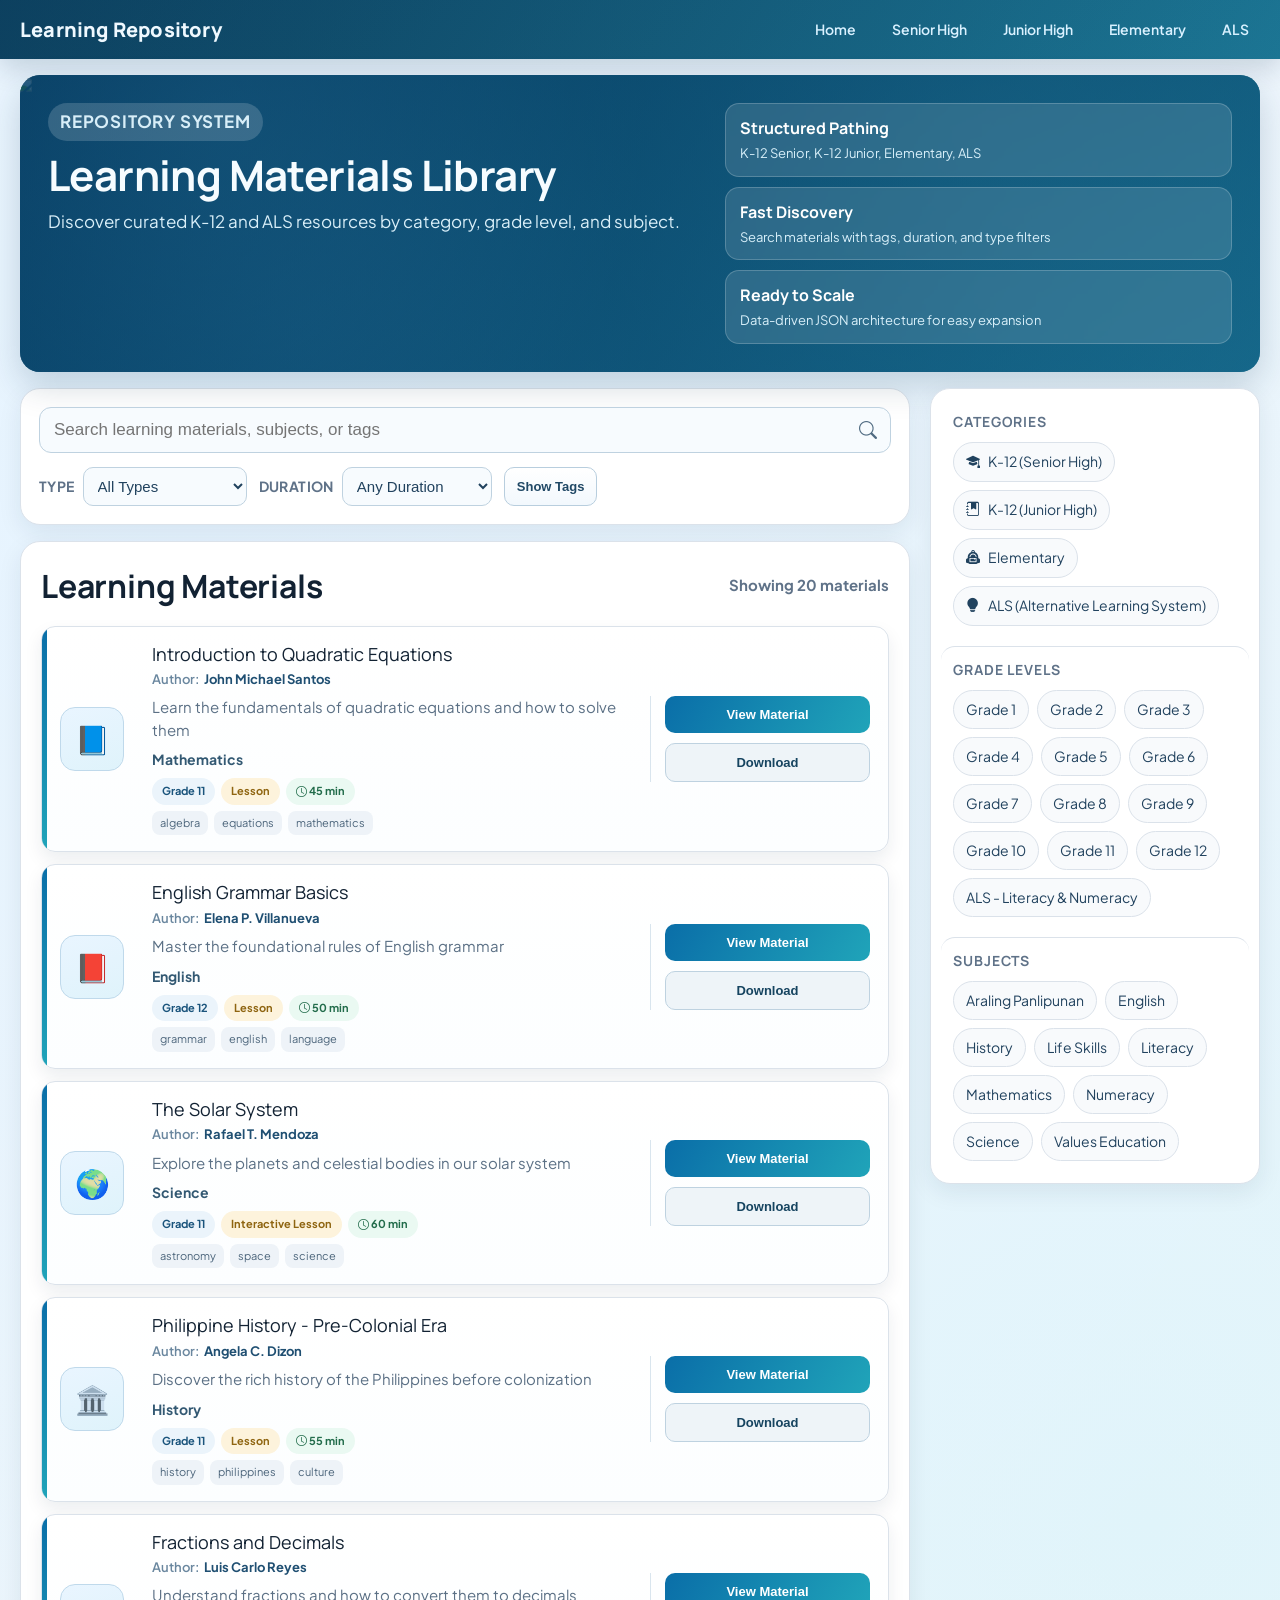
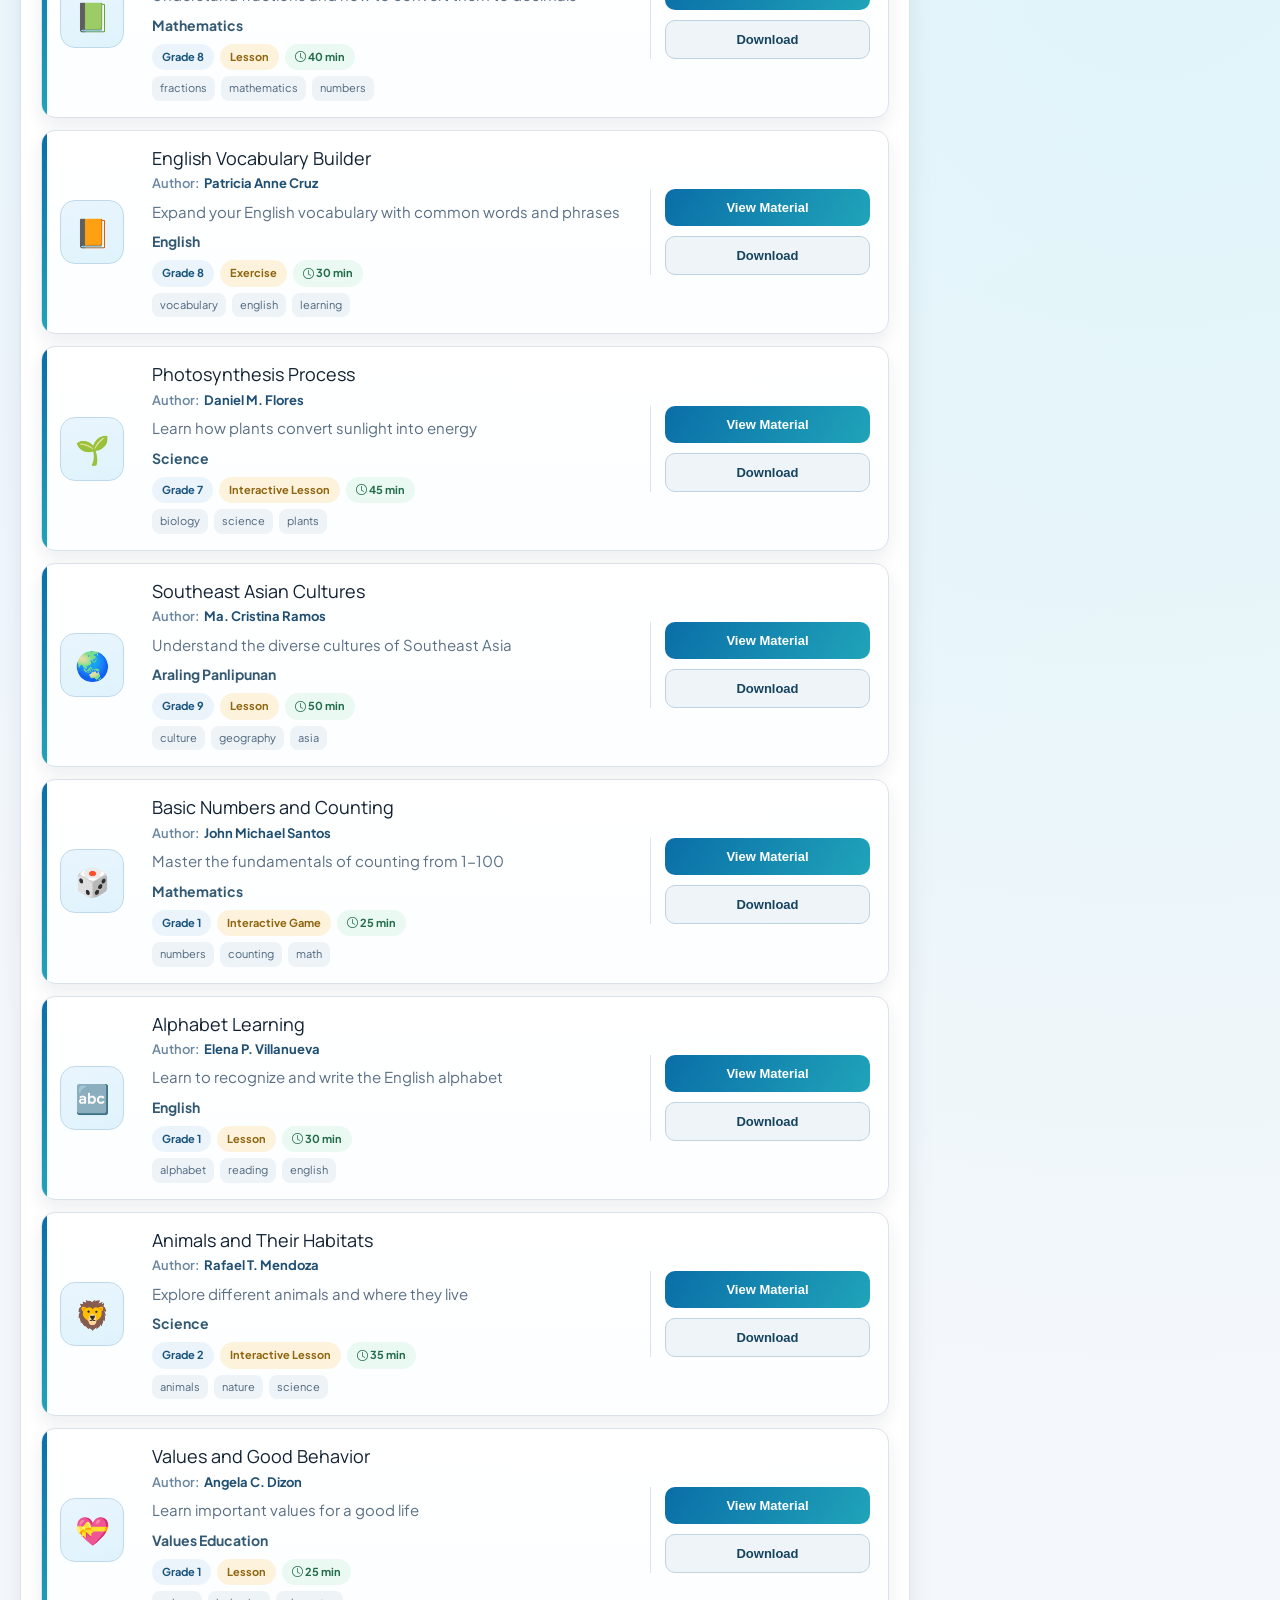
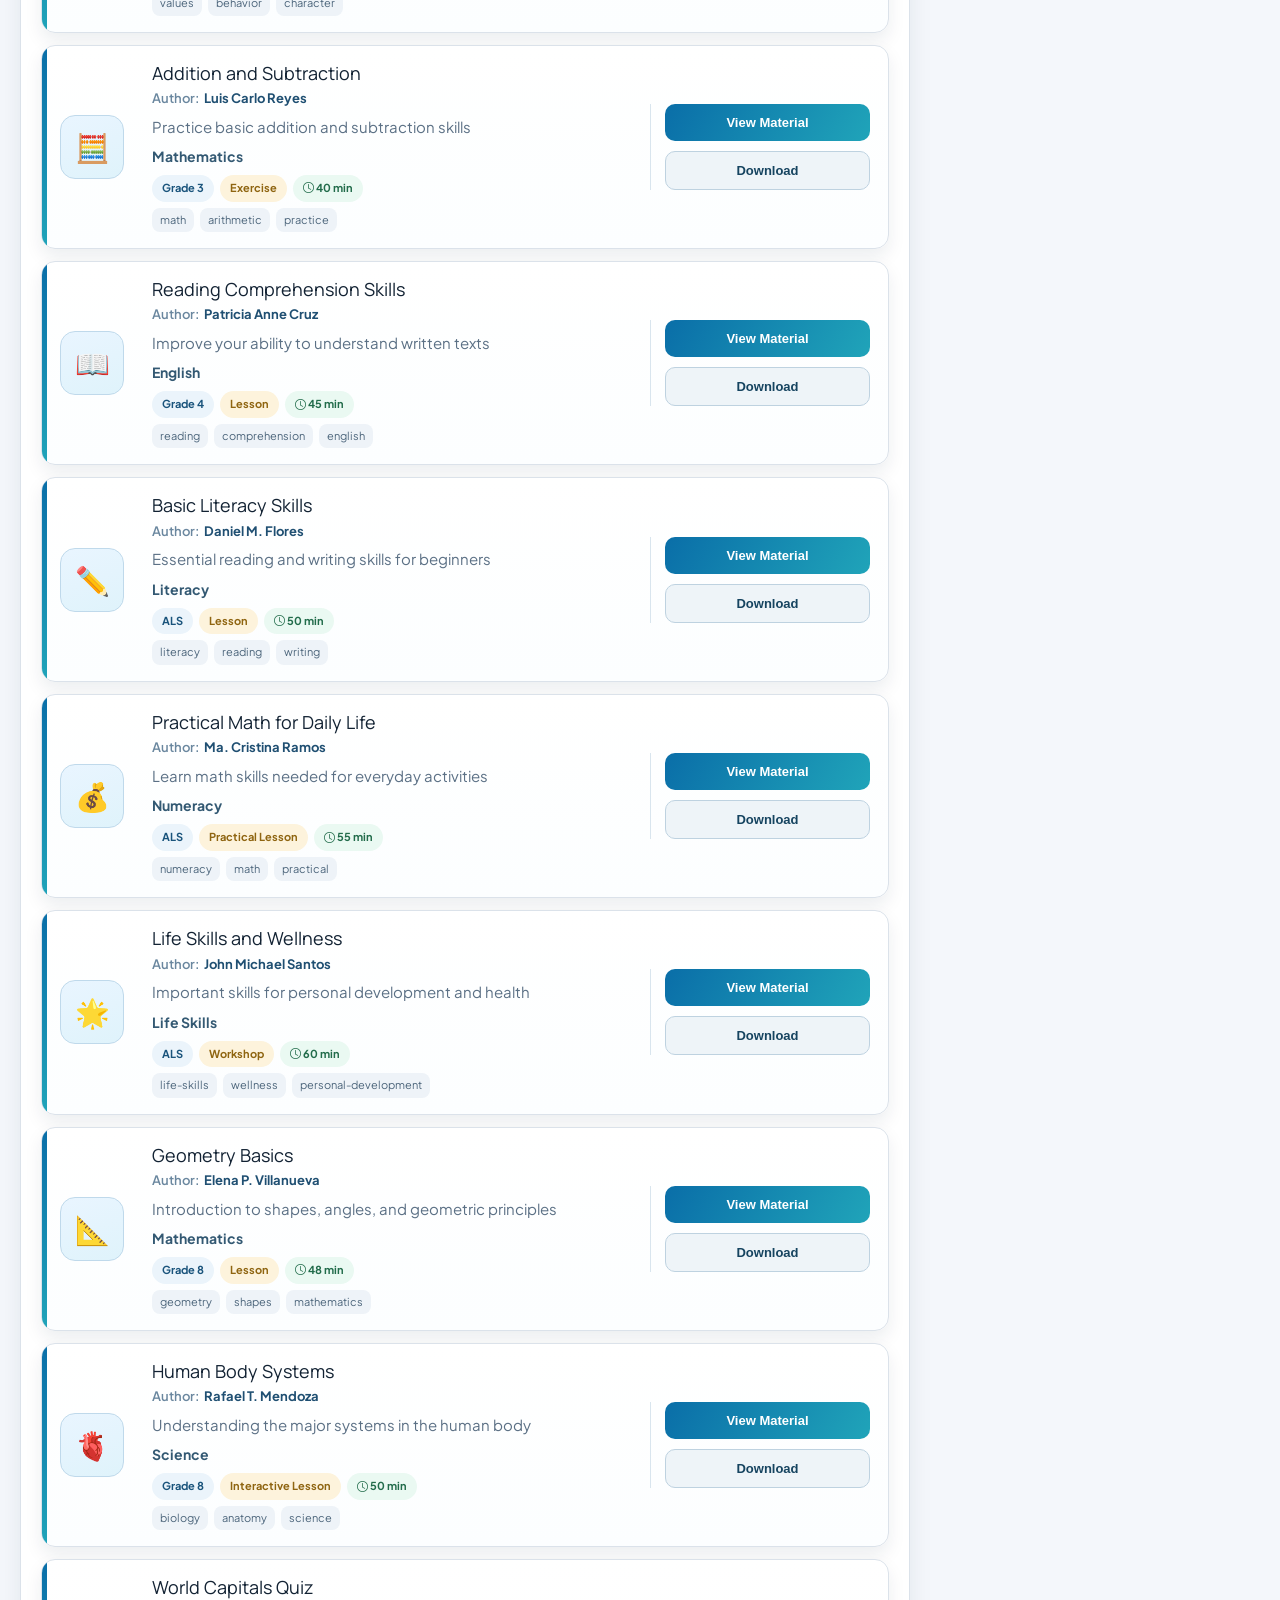
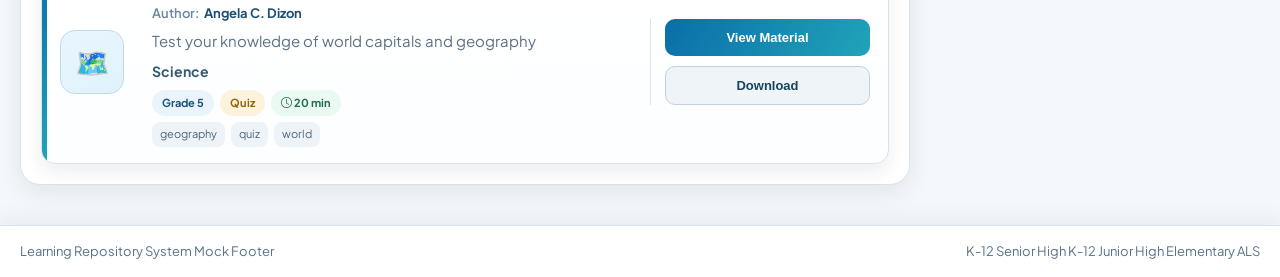
==== commit f4031871: "Improved UI with Bootstrap" ====
--- a/index.html
+++ b/index.html
@@ -4,6 +4,7 @@
     <meta charset="UTF-8">
     <meta name="viewport" content="width=device-width, initial-scale=1.0">
     <title>Learning Repository System</title>
+    <link rel="stylesheet" href="https://cdn.jsdelivr.net/npm/bootstrap-icons@1.11.3/font/bootstrap-icons.min.css">
     <link rel="stylesheet" href="styles.css">
     <link rel="stylesheet" href="components.css">
 </head>
@@ -54,10 +55,10 @@
                                 class="search-bar"
                                 placeholder="Search learning materials, subjects, or tags"
                             >
-                            <span class="search-icon">&#128270;</span>
+                            <span class="search-icon"><i class="bi bi-search" aria-hidden="true"></i></span>
                         </div>
                         <button id="mobileFilterToggle" class="mobile-filter-toggle" aria-label="Open filters" aria-expanded="false">
-                            <span class="slider-icon" aria-hidden="true"></span>
+                            <i class="bi bi-sliders2" aria-hidden="true"></i>
                         </button>
                     </div>
 
@@ -104,11 +105,20 @@
                 <section id="mobileFiltersSheet" class="mobile-filters-sheet" aria-label="Mobile Filters">
                     <div class="mobile-sheet-header">
                         <h3>Filters</h3>
-                        <button id="mobileFilterClose" class="mobile-sheet-close" aria-label="Close filters">✕</button>
-                    </div>
+                        <button id="mobileFilterClose" class="mobile-sheet-close" aria-label="Close filters"><i class="bi bi-x-lg" aria-hidden="true"></i></button>
+                    </div>
+
+                    <div class="mobile-sheet-content">
 
                     <div class="mobile-filter-row">
                         <label for="mobileTypeFilter">Type</label>
+                        <div class="custom-mobile-select" data-target="mobileTypeFilter">
+                            <button type="button" class="custom-select-trigger" aria-expanded="false">
+                                <span>All Types</span>
+                                <i class="bi bi-chevron-down" aria-hidden="true"></i>
+                            </button>
+                            <div class="custom-select-menu" role="listbox" aria-label="Type"></div>
+                        </div>
                         <select id="mobileTypeFilter" class="filter-select">
                             <option value="">All Types</option>
                             <option value="Lesson">Lesson</option>
@@ -123,6 +133,13 @@
 
                     <div class="mobile-filter-row">
                         <label for="mobileDurationFilter">Duration</label>
+                        <div class="custom-mobile-select" data-target="mobileDurationFilter">
+                            <button type="button" class="custom-select-trigger" aria-expanded="false">
+                                <span>Any Duration</span>
+                                <i class="bi bi-chevron-down" aria-hidden="true"></i>
+                            </button>
+                            <div class="custom-select-menu" role="listbox" aria-label="Duration"></div>
+                        </div>
                         <select id="mobileDurationFilter" class="filter-select">
                             <option value="">Any Duration</option>
                             <option value="0-30">Under 30 min</option>
@@ -152,6 +169,7 @@
                         <button class="clear-tags-btn" id="mobileClearTagsBtn">Clear Tags</button>
                     </div>
                     <div class="tags-list" id="mobileTagsList"></div>
+                    </div>
                 </section>
 
                 <section class="materials-section">
--- a/styles.css
+++ b/styles.css
@@ -213,7 +213,11 @@
 }
 
 .category-icon {
+    display: inline-flex;
+    align-items: center;
+    justify-content: center;
     margin-right: 6px;
+    font-size: 14px;
 }
 
 .content-header,
@@ -283,40 +287,8 @@
     box-shadow: 0 6px 14px rgba(9, 45, 70, 0.1);
 }
 
-.slider-icon {
-    width: 20px;
-    height: 16px;
-    position: relative;
-    display: inline-block;
-    border-top: 2px solid #3f6784;
-    border-bottom: 2px solid #3f6784;
-}
-
-.slider-icon::before,
-.slider-icon::after {
-    content: '';
-    position: absolute;
-    left: 0;
-    right: 0;
-    height: 2px;
-    background: #3f6784;
-}
-
-.slider-icon::before {
-    top: 6px;
-}
-
-.slider-icon::after {
-    top: -2px;
-    width: 6px;
-    height: 6px;
-    border: 2px solid #3f6784;
-    border-radius: 50%;
-    background: #ffffff;
-    left: 1px;
-    right: auto;
-    transform: translateY(-3px);
-    box-shadow: 11px 8px 0 0 #ffffff, 11px 8px 0 2px #3f6784;
+.mobile-filter-toggle .bi {
+    font-size: 18px;
 }
 
 .filters-container {
@@ -392,6 +364,12 @@
     margin-bottom: 10px;
 }
 
+.mobile-sheet-content {
+    display: flex;
+    flex-direction: column;
+    gap: 2px;
+}
+
 .mobile-sheet-header h3 {
     font-size: 18px;
     font-family: 'Manrope', 'Segoe UI', sans-serif;
@@ -411,6 +389,7 @@
     flex-direction: column;
     gap: 6px;
     margin-bottom: 10px;
+    position: relative;
 }
 
 .mobile-filter-row label {
@@ -452,6 +431,76 @@
 
 .mobile-link-toggle:hover {
     color: #114869;
+}
+
+.custom-mobile-select {
+    position: relative;
+}
+
+.custom-select-trigger {
+    width: 100%;
+    border: 1px solid #bfd2e0;
+    border-radius: 10px;
+    background: #f7fbfe;
+    padding: 10px 12px;
+    font-size: 16px;
+    color: #21425e;
+    display: flex;
+    align-items: center;
+    justify-content: space-between;
+    cursor: pointer;
+}
+
+.custom-select-trigger .bi {
+    font-size: 14px;
+    color: #4f6a81;
+}
+
+.custom-mobile-select.open .custom-select-trigger {
+    border-color: var(--brand);
+    box-shadow: 0 0 0 4px rgba(10, 110, 168, 0.12);
+    background: #ffffff;
+}
+
+.custom-select-menu {
+    display: none;
+    position: absolute;
+    top: calc(100% + 6px);
+    left: 0;
+    right: 0;
+    background: #ffffff;
+    border: 1px solid #c5d7e5;
+    border-radius: 10px;
+    box-shadow: 0 14px 24px rgba(8, 39, 62, 0.16);
+    max-height: 220px;
+    overflow-y: auto;
+    z-index: 4;
+}
+
+.custom-mobile-select.open .custom-select-menu {
+    display: block;
+}
+
+.custom-select-option {
+    width: 100%;
+    border: none;
+    border-bottom: 1px solid #edf3f8;
+    background: #ffffff;
+    text-align: left;
+    padding: 10px 12px;
+    font-size: 15px;
+    color: #1e4866;
+    cursor: pointer;
+}
+
+.custom-select-option:last-child {
+    border-bottom: none;
+}
+
+.custom-select-option:hover,
+.custom-select-option.active {
+    background: #eaf5fd;
+    color: #0f4d76;
 }
 
 .mobile-tags-headline h4 {
@@ -797,7 +846,13 @@
     }
 
     .filter-select {
-        min-width: 180px;
+        min-width: 0;
+        width: 100%;
+        font-size: 16px;
+    }
+
+    .mobile-filter-row .filter-select {
+        display: none;
     }
 
     .mobile-filter-toggle {
@@ -824,15 +879,26 @@
         position: fixed;
         left: 10px;
         right: 10px;
+        top: 82px;
         bottom: 10px;
-        max-height: 72vh;
-        overflow-y: auto;
+        max-height: none;
+        overflow: hidden;
         background: var(--surface);
         border: 1px solid var(--line);
         box-shadow: 0 24px 42px rgba(7, 34, 55, 0.28);
         border-radius: 16px;
         padding: 14px;
         z-index: 91;
+        flex-direction: column;
+    }
+
+    .mobile-sheet-header {
+        margin-bottom: 8px;
+    }
+
+    .mobile-sheet-content {
+        overflow-y: auto;
+        padding-right: 2px;
     }
 
     #mobileTagsList {
@@ -851,9 +917,12 @@
         overflow: hidden;
     }
 
-    body.mobile-filters-open .mobile-filter-backdrop,
+    body.mobile-filters-open .mobile-filter-backdrop {
+        display: block;
+    }
+
     body.mobile-filters-open .mobile-filters-sheet {
-        display: block;
+        display: flex;
     }
 
     .material-card {
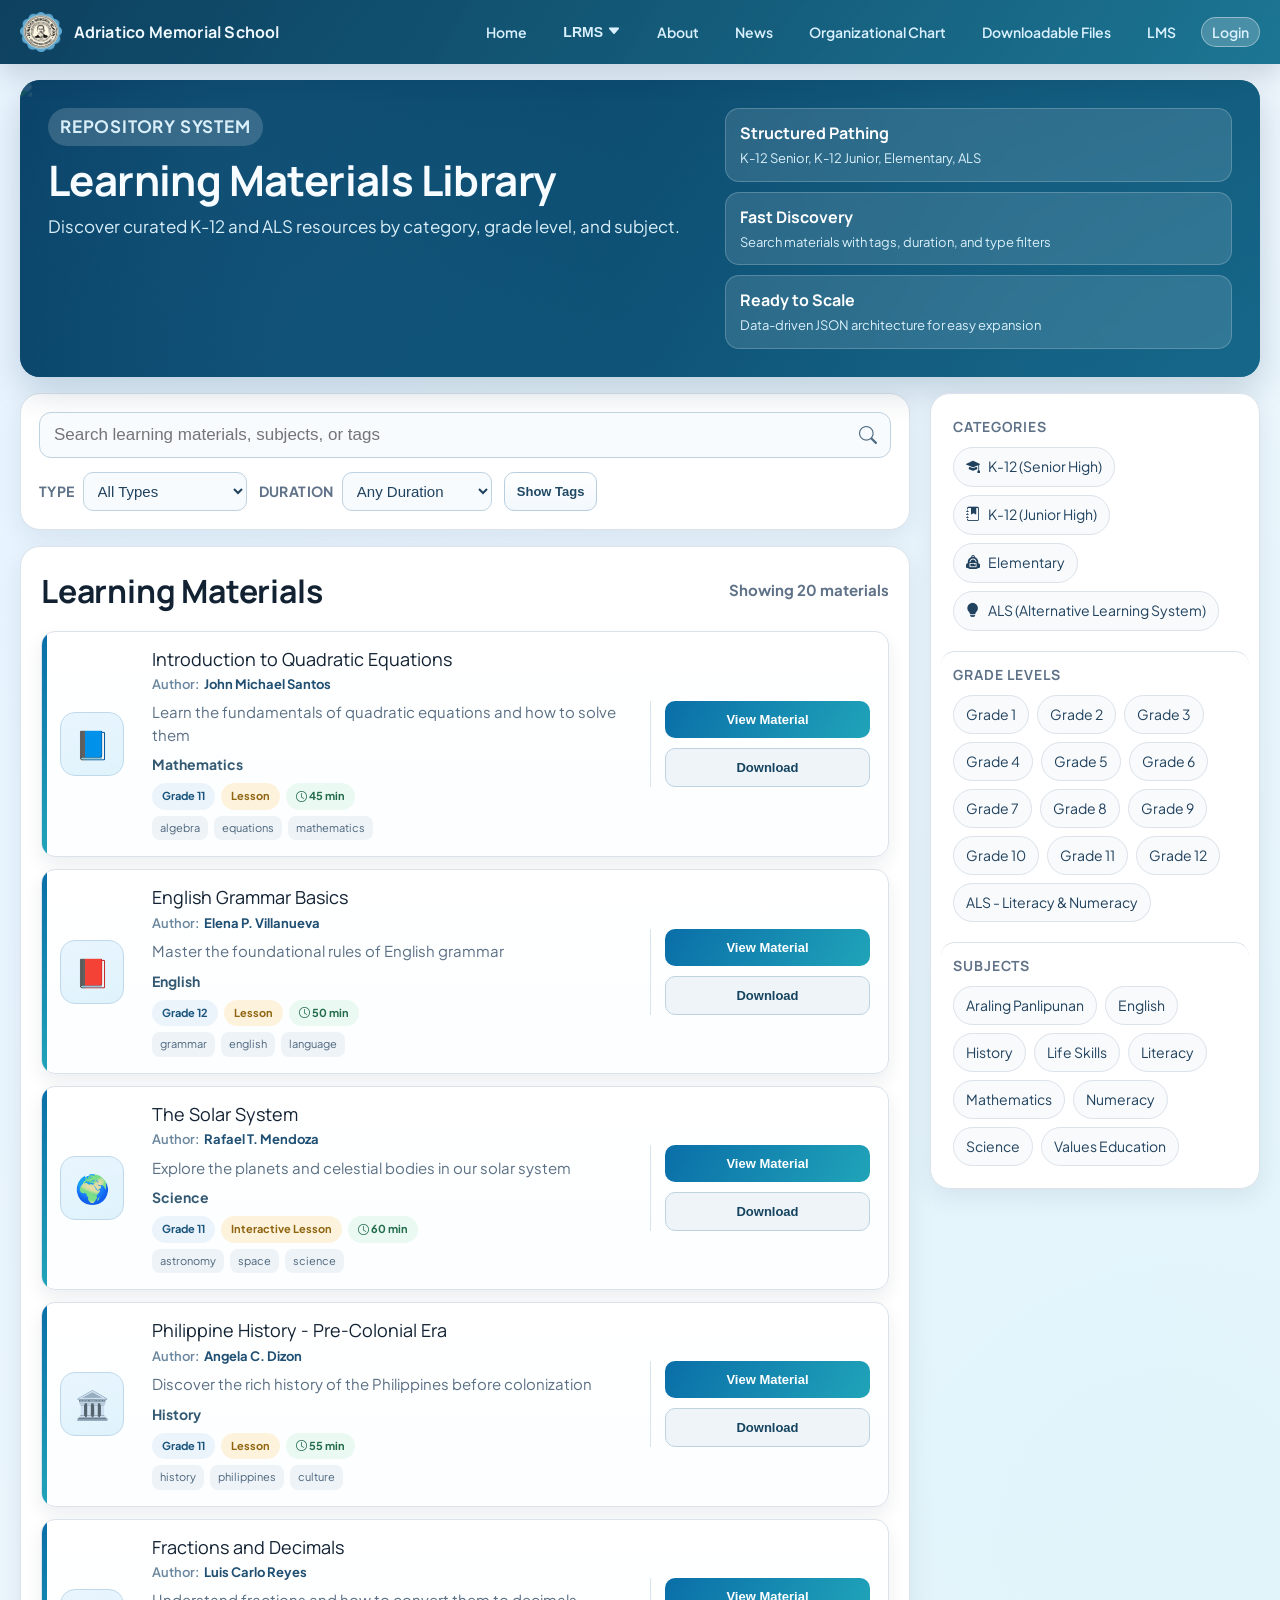
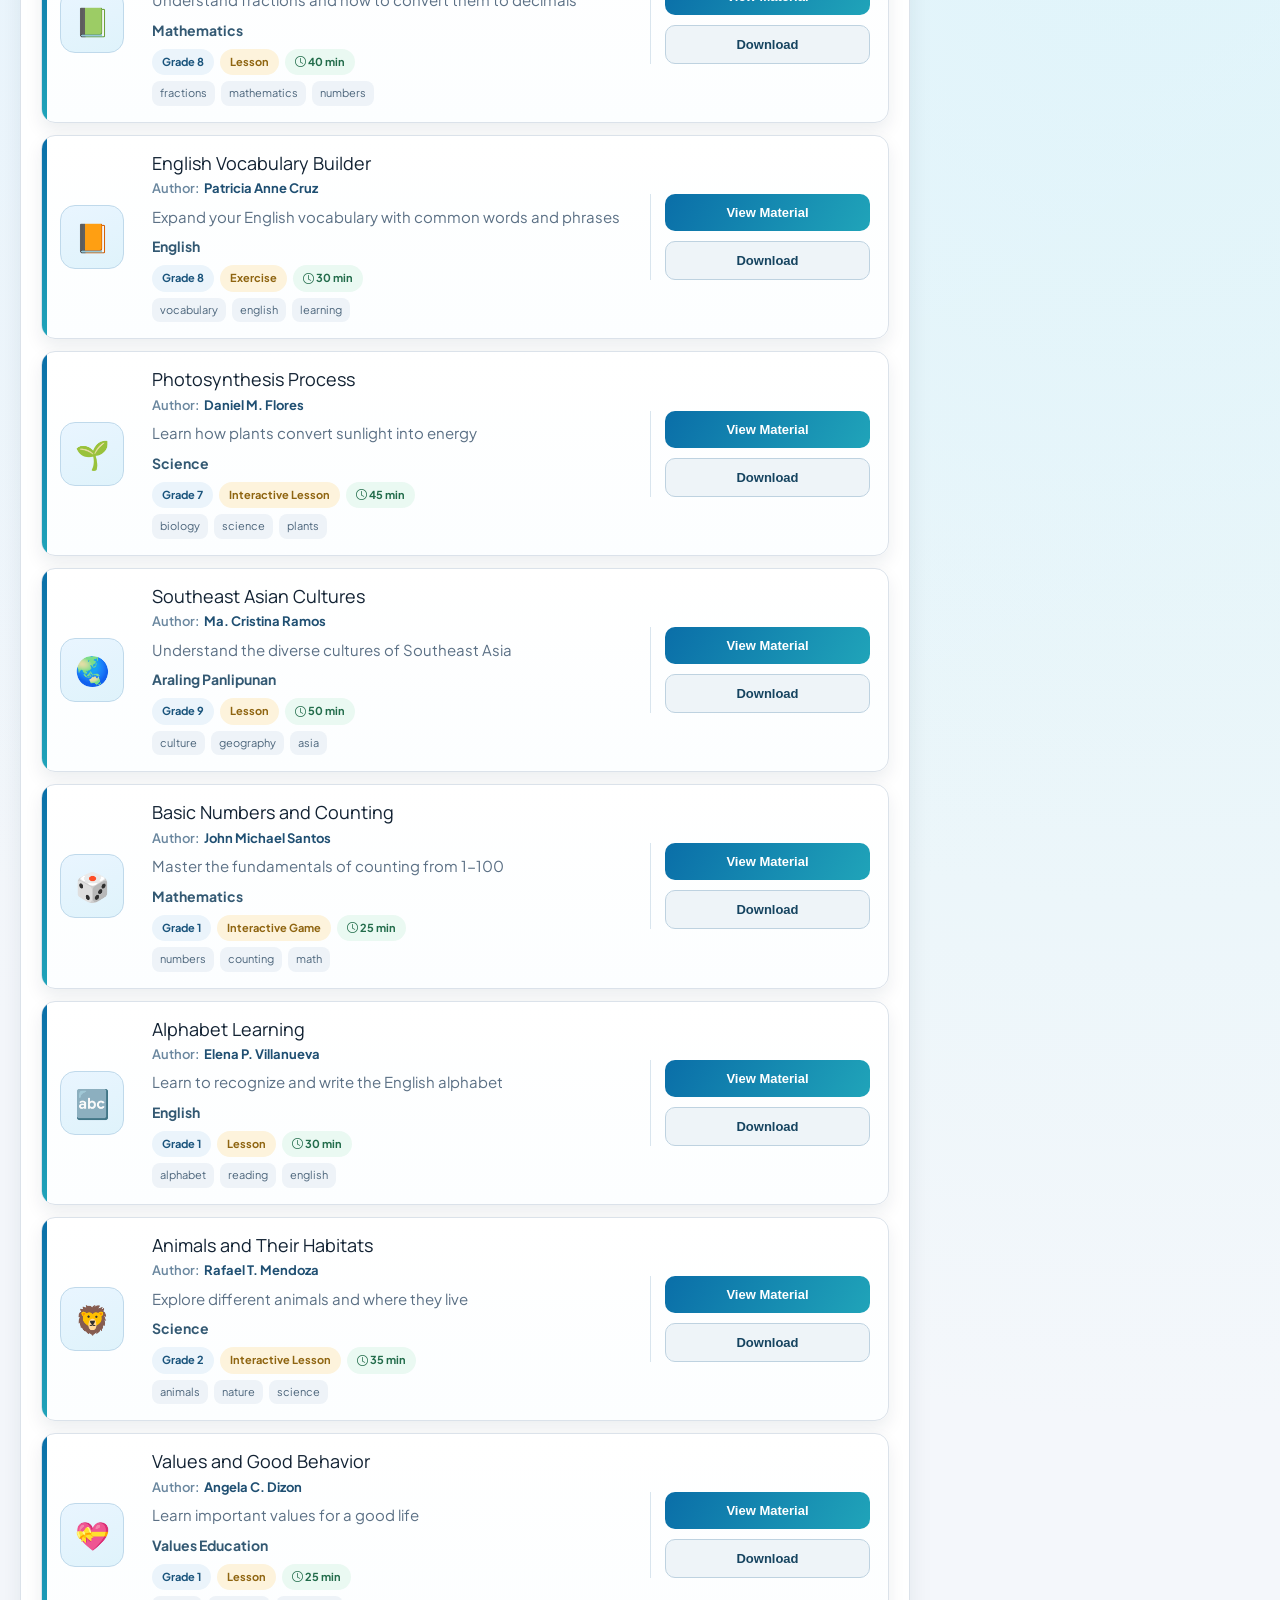
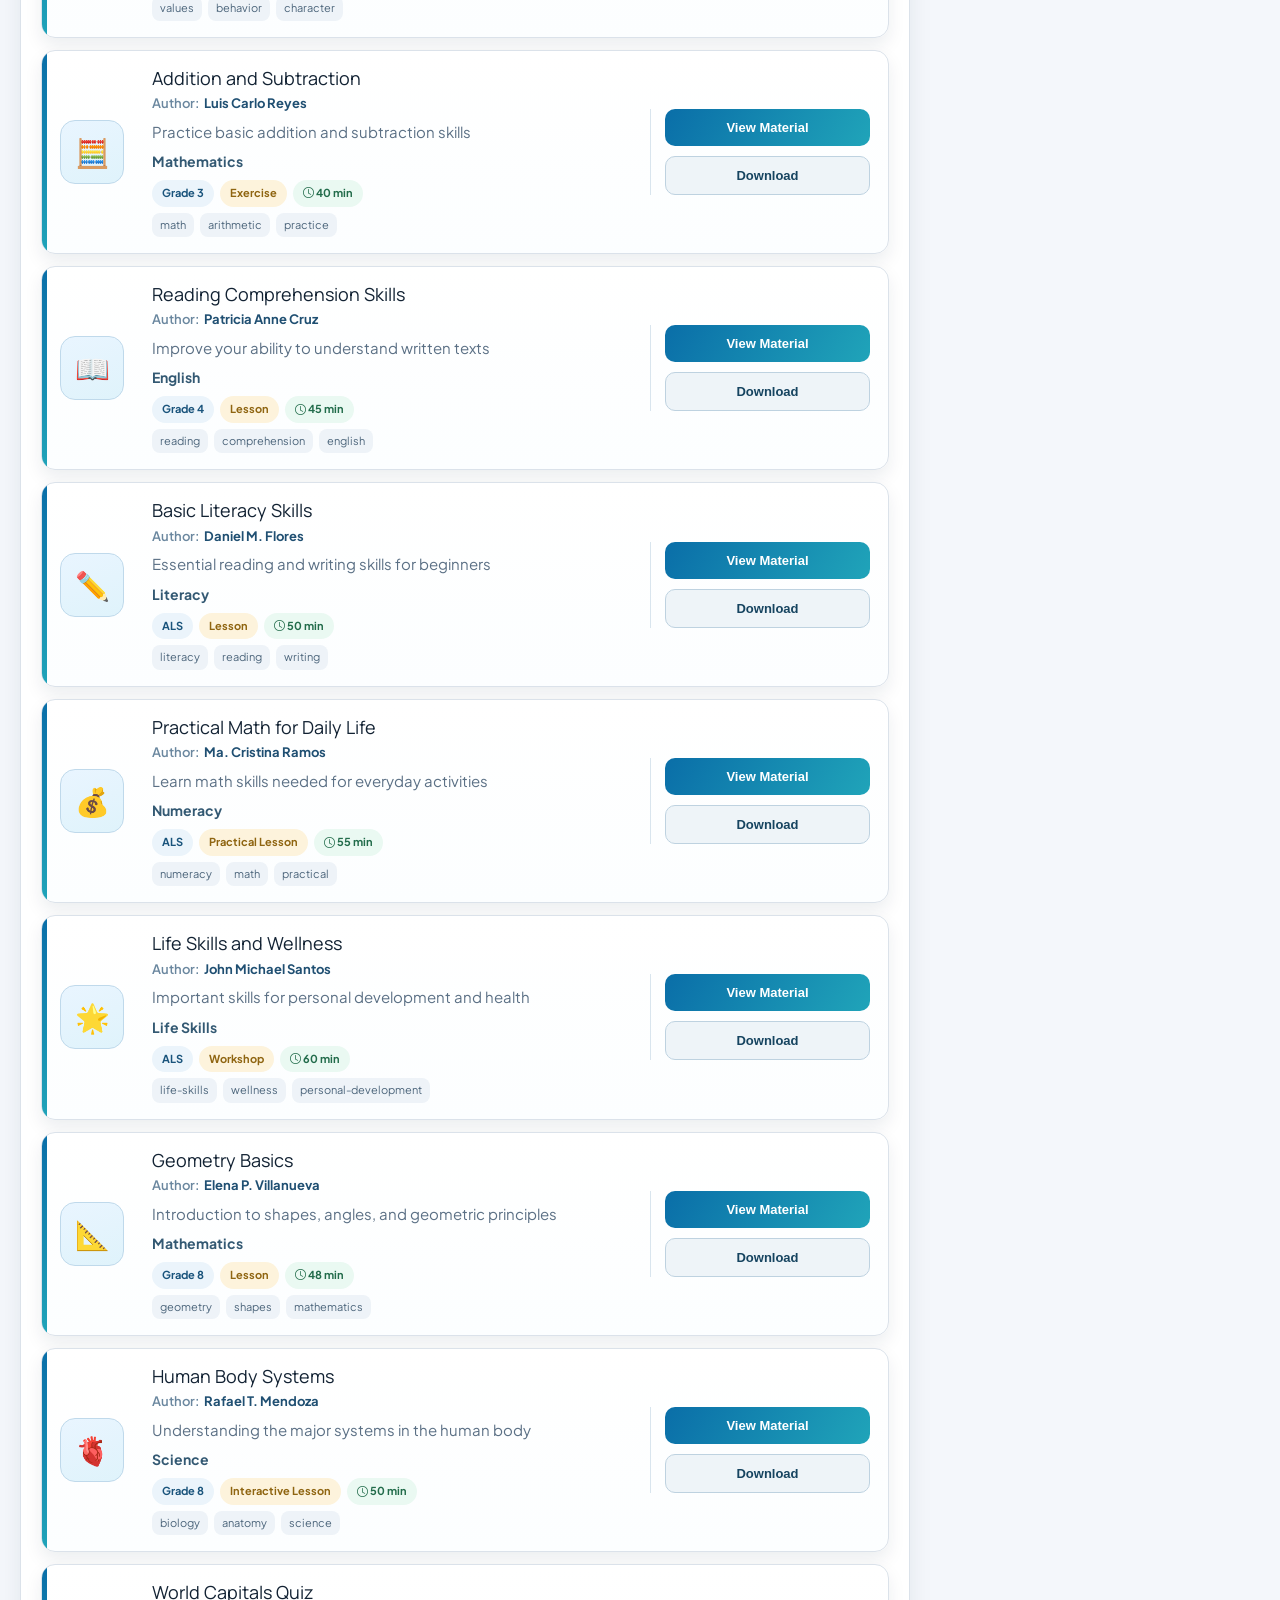
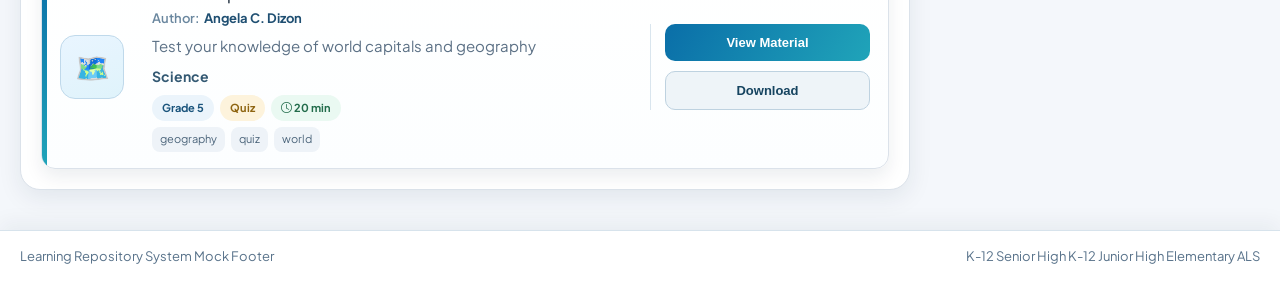
==== commit eaaf8f25: "Final ui" ====
--- a/index.html
+++ b/index.html
@@ -56,6 +56,7 @@
                                 placeholder="Search learning materials, subjects, or tags"
                             >
                             <span class="search-icon"><i class="bi bi-search" aria-hidden="true"></i></span>
+                            <div id="searchSuggestionsPanel" class="search-suggestions-panel"></div>
                         </div>
                         <button id="mobileFilterToggle" class="mobile-filter-toggle" aria-label="Open filters" aria-expanded="false">
                             <i class="bi bi-sliders2" aria-hidden="true"></i>
@@ -103,9 +104,13 @@
 
                 <div id="mobileFilterBackdrop" class="mobile-filter-backdrop"></div>
                 <section id="mobileFiltersSheet" class="mobile-filters-sheet" aria-label="Mobile Filters">
-                    <div class="mobile-sheet-header">
-                        <h3>Filters</h3>
-                        <button id="mobileFilterClose" class="mobile-sheet-close" aria-label="Close filters"><i class="bi bi-x-lg" aria-hidden="true"></i></button>
+                    <div class="mobile-sheet-header apple-search-header">
+                        <button id="mobileFilterClose" class="mobile-sheet-close" aria-label="Close search and filters"><i class="bi bi-x-lg" aria-hidden="true"></i></button>
+                        <div class="mobile-unified-search-wrap">
+                            <span class="mobile-unified-search-icon" aria-hidden="true"><i class="bi bi-search"></i></span>
+                            <input id="mobileUnifiedSearchInput" type="search" class="mobile-unified-search-input" placeholder="Search" autocomplete="off">
+                        </div>
+                        <div id="mobileUnifiedSuggestions" class="mobile-unified-suggestions"></div>
                     </div>
 
                     <div class="mobile-sheet-content">
--- a/styles.css
+++ b/styles.css
@@ -245,6 +245,52 @@
     flex: 1;
 }
 
+.search-suggestions-panel {
+    display: none;
+    position: absolute;
+    left: 0;
+    right: 0;
+    top: calc(100% + 8px);
+    background: #ffffff;
+    border: 1px solid #c5d7e5;
+    border-radius: 12px;
+    box-shadow: 0 14px 24px rgba(8, 39, 62, 0.16);
+    max-height: 280px;
+    overflow-y: auto;
+    z-index: 12;
+}
+
+.search-suggestion-item {
+    width: 100%;
+    border: none;
+    border-bottom: 1px solid #edf3f8;
+    background: #ffffff;
+    text-align: left;
+    padding: 10px 12px;
+    cursor: pointer;
+}
+
+.search-suggestion-item:last-child {
+    border-bottom: none;
+}
+
+.search-suggestion-title {
+    font-size: 15px;
+    color: #153f5f;
+    font-weight: 700;
+}
+
+.search-suggestion-meta {
+    margin-top: 2px;
+    font-size: 13px;
+    color: #58728a;
+}
+
+.search-suggestion-item:hover,
+.search-suggestion-item.active {
+    background: #eaf5fd;
+}
+
 .search-bar {
     width: 100%;
     border: 1px solid #bfd2e0;
@@ -373,6 +419,85 @@
 .mobile-sheet-header h3 {
     font-size: 18px;
     font-family: 'Manrope', 'Segoe UI', sans-serif;
+}
+
+.apple-search-header {
+    display: flex;
+    flex-direction: column;
+    gap: 10px;
+}
+
+.mobile-unified-search-wrap {
+    display: flex;
+    align-items: center;
+    gap: 8px;
+    padding: 4px 2px 10px;
+    border-bottom: 1px solid #d7dce2;
+}
+
+.mobile-unified-search-icon {
+    color: #6f7682;
+    font-size: 24px;
+    line-height: 1;
+}
+
+.mobile-unified-search-input {
+    width: 100%;
+    border: none;
+    outline: none;
+    background: transparent;
+    color: #1f2633;
+    font-size: clamp(28px, 8vw, 40px);
+    font-weight: 700;
+    line-height: 1.1;
+}
+
+.mobile-unified-search-input::placeholder {
+    color: #626a76;
+    font-weight: 600;
+}
+
+.mobile-unified-search-input::-webkit-search-cancel-button {
+    -webkit-appearance: none;
+    width: 22px;
+    height: 22px;
+    cursor: pointer;
+    opacity: 0.95;
+    background: url("data:image/svg+xml,%3Csvg xmlns='http://www.w3.org/2000/svg' viewBox='0 0 16 16'%3E%3Cpath fill='%23626a76' d='M3.7 3.7a1 1 0 0 1 1.4 0L8 6.6l2.9-2.9a1 1 0 1 1 1.4 1.4L9.4 8l2.9 2.9a1 1 0 0 1-1.4 1.4L8 9.4l-2.9 2.9a1 1 0 1 1-1.4-1.4L6.6 8 3.7 5.1a1 1 0 0 1 0-1.4Z'/%3E%3C/svg%3E") no-repeat center / 20px 20px;
+}
+
+.mobile-unified-suggestions {
+    display: none;
+    background: transparent;
+    max-height: 290px;
+    overflow-y: auto;
+}
+
+.mobile-unified-option {
+    width: 100%;
+    border: none;
+    border-radius: 10px;
+    background: transparent;
+    text-align: left;
+    padding: 8px 2px;
+    cursor: pointer;
+}
+
+.mobile-unified-option-title {
+    font-size: 17px;
+    color: #262d3a;
+    font-weight: 700;
+}
+
+.mobile-unified-option-meta {
+    margin-top: 2px;
+    font-size: 13px;
+    color: #667384;
+}
+
+.mobile-unified-option:hover,
+.mobile-unified-option.active {
+    background: rgba(19, 39, 57, 0.06);
 }
 
 .mobile-sheet-close {
@@ -835,6 +960,15 @@
         grid-template-columns: 1fr;
     }
 
+    .content-header {
+        display: none;
+    }
+
+    .search-controls {
+        display: none;
+        margin-bottom: 0;
+    }
+
     .filters-container {
         flex-direction: column;
         align-items: flex-start;
@@ -869,36 +1003,47 @@
     }
 
     .mobile-filter-backdrop {
+        display: none !important;
+    }
+
+    .mobile-filters-sheet {
         position: fixed;
         inset: 0;
-        background: rgba(8, 30, 47, 0.46);
-        z-index: 90;
-    }
-
-    .mobile-filters-sheet {
-        position: fixed;
-        left: 10px;
-        right: 10px;
-        top: 82px;
-        bottom: 10px;
         max-height: none;
         overflow: hidden;
-        background: var(--surface);
-        border: 1px solid var(--line);
-        box-shadow: 0 24px 42px rgba(7, 34, 55, 0.28);
-        border-radius: 16px;
-        padding: 14px;
-        z-index: 91;
+        background: #f5f5f7;
+        border: none;
+        box-shadow: none;
+        border-radius: 0;
+        padding: 14px 14px 18px;
+        z-index: 120;
         flex-direction: column;
     }
 
     .mobile-sheet-header {
-        margin-bottom: 8px;
+        margin-bottom: 10px;
+    }
+
+    .mobile-sheet-close {
+        align-self: flex-end;
+        border: none;
+        background: transparent;
+        box-shadow: none;
+        color: #676f7c;
+        width: 32px;
+        height: 32px;
+        font-size: 20px;
+        padding: 0;
     }
 
     .mobile-sheet-content {
         overflow-y: auto;
         padding-right: 2px;
+        margin-top: 4px;
+    }
+
+    #mobileFiltersSheet .mobile-sheet-content {
+        display: none;
     }
 
     #mobileTagsList {
@@ -943,7 +1088,9 @@
 
     .material-actions {
         grid-column: 1 / -1;
-        flex-direction: row;
+        display: grid;
+        grid-template-columns: repeat(2, minmax(0, 1fr));
+        gap: 8px;
         border-left: none;
         padding-left: 0;
         border-top: 1px solid #d9e5ee;
@@ -951,7 +1098,8 @@
     }
 
     .material-cta {
-        margin-top: 4px;
+        margin-top: 0;
+        width: 100%;
     }
 
     .materials-header {
@@ -960,9 +1108,6 @@
         gap: 6px;
     }
 
-    .material-actions {
-        flex-direction: column;
-    }
 }
 
 /* Shared Topnav/Footer Components */
--- a/components.css
+++ b/components.css
@@ -7,12 +7,13 @@
         linear-gradient(120deg, rgba(4, 70, 108, 0.95), rgba(12, 115, 149, 0.92)),
         url('https://images.unsplash.com/photo-1481627834876-b7833e8f5570?auto=format&fit=crop&w=1600&q=80') center/cover;
     box-shadow: 0 10px 26px rgba(8, 39, 62, 0.16);
-    overflow: hidden;
+    overflow: visible;
     padding: 12px 20px;
     display: flex;
     justify-content: space-between;
     align-items: center;
     gap: 12px;
+    z-index: 20;
 }
 
 .mock-topnav::before {
@@ -24,9 +25,18 @@
 }
 
 .topnav-brand,
-.topnav-links a {
+.nav-link {
     position: relative;
     z-index: 1;
+}
+
+.topnav-main {
+    position: relative;
+    z-index: 2;
+    display: flex;
+    align-items: center;
+    gap: 10px;
+    min-width: 0;
 }
 
 .topnav-brand {
@@ -35,25 +45,159 @@
     font-weight: 800;
     color: #eff9ff;
     letter-spacing: 0.2px;
+    display: flex;
+    align-items: center;
+    gap: 12px;
+}
+
+.topnav-logo {
+    height: 40px;
+    width: auto;
+    max-width: 50px;
+    object-fit: contain;
+}
+
+.school-name {
+    font-size: 16px;
+    font-weight: 700;
 }
 
 .topnav-links {
     display: flex;
     gap: 14px;
     flex-wrap: wrap;
+    align-items: center;
 }
 
 .topnav-toggle {
     display: none;
     position: relative;
     z-index: 2;
-    width: 42px;
-    height: 38px;
-    border-radius: 10px;
-    border: 1px solid rgba(255, 255, 255, 0.36);
-    background: rgba(255, 255, 255, 0.16);
+    width: 32px;
+    height: 32px;
+    border: none;
+    background: transparent;
     cursor: pointer;
-    padding: 8px;
+    padding: 0;
+    color: #eef9ff;
+}
+
+.topnav-mobile-tools {
+    display: none;
+}
+
+.topnav-icon-btn {
+    width: 30px;
+    height: 30px;
+    border: none;
+    border-radius: 0;
+    background: transparent;
+    color: #e8f6ff;
+    display: inline-flex;
+    align-items: center;
+    justify-content: center;
+    cursor: pointer;
+}
+
+.topnav-icon-btn .bi {
+    font-size: 20px;
+}
+
+.topnav-mobile-search {
+    display: inline-flex;
+    align-items: center;
+    position: relative;
+    width: 30px;
+    height: 30px;
+    border-radius: 999px;
+    border: none;
+    background: transparent;
+    overflow: visible;
+    transition: width 0.22s ease, background 0.22s ease, border-color 0.22s ease;
+}
+
+.topnav-mobile-search .topnav-icon-btn {
+    width: 30px;
+    min-width: 30px;
+    height: 30px;
+    border: none;
+    background: transparent;
+    border-radius: 999px;
+}
+
+.topnav-search-input {
+    border: none;
+    outline: none;
+    background: transparent;
+    color: #f2fbff;
+    width: 0;
+    opacity: 0;
+    padding: 0;
+    font-size: 14px;
+    transition: width 0.22s ease, opacity 0.15s ease;
+}
+
+.topnav-search-input::placeholder {
+    color: rgba(238, 250, 255, 0.72);
+}
+
+.topnav-mobile-search.search-open {
+    width: min(62vw, 260px);
+    background: rgba(5, 31, 47, 0.48);
+    border: 1px solid rgba(185, 226, 248, 0.62);
+    padding-left: 4px;
+}
+
+.topnav-mobile-search.search-open .topnav-search-input {
+    width: 100%;
+    opacity: 1;
+    padding-right: 12px;
+}
+
+.topnav-search-suggestions {
+    display: none;
+    position: absolute;
+    right: 0;
+    top: calc(100% + 8px);
+    width: min(84vw, 320px);
+    max-height: 280px;
+    overflow-y: auto;
+    background: #ffffff;
+    border: 1px solid #c5d7e5;
+    border-radius: 12px;
+    box-shadow: 0 14px 24px rgba(8, 39, 62, 0.18);
+    z-index: 95;
+}
+
+.topnav-search-option {
+    width: 100%;
+    border: none;
+    border-bottom: 1px solid #edf3f8;
+    background: #ffffff;
+    text-align: left;
+    padding: 10px 12px;
+    cursor: pointer;
+}
+
+.topnav-search-option:last-child {
+    border-bottom: none;
+}
+
+.topnav-search-option-title {
+    font-size: 14px;
+    font-weight: 700;
+    color: #153f5f;
+}
+
+.topnav-search-option-meta {
+    margin-top: 2px;
+    font-size: 12px;
+    color: #5c748a;
+}
+
+.topnav-search-option:hover,
+.topnav-search-option.active {
+    background: #eaf5fd;
 }
 
 .topnav-toggle span {
@@ -68,12 +212,25 @@
     margin-top: 5px;
 }
 
+.topnav-toggle .bi {
+    font-size: 28px;
+    line-height: 1;
+}
+
 .topnav-menu {
     position: relative;
     z-index: 2;
 }
 
-.topnav-links a {
+/* Dropdown Menu Styles */
+.dropdown-container {
+    position: relative;
+}
+
+.nav-link {
+    background: none;
+    border: none;
+    cursor: pointer;
     text-decoration: none;
     color: #d9f1ff;
     font-size: 14px;
@@ -82,12 +239,88 @@
     border-radius: 999px;
     padding: 6px 10px;
     transition: background 0.2s ease, border-color 0.2s ease, color 0.2s ease;
-}
-
-.topnav-links a:hover {
+    display: inline-flex;
+    align-items: center;
+    justify-content: center;
+    gap: 4px;
+    line-height: 1.2;
+    white-space: nowrap;
+}
+
+.nav-link:hover,
+.nav-link[aria-expanded='true'] {
     color: #ffffff;
     border-color: rgba(255, 255, 255, 0.35);
     background: rgba(255, 255, 255, 0.13);
+}
+
+.dropdown-toggle {
+    position: relative;
+    z-index: 2;
+}
+
+.dropdown-toggle .bi {
+    font-size: 14px;
+    transition: transform 0.2s ease;
+}
+
+.dropdown-toggle[aria-expanded='true'] .bi {
+    transform: rotate(180deg);
+}
+
+.dropdown-menu {
+    position: absolute;
+    top: calc(100% + 8px);
+    left: 0;
+    background: #ffffff;
+    border: 1px solid #c5d7e5;
+    border-radius: 10px;
+    box-shadow: 0 14px 24px rgba(8, 39, 62, 0.18);
+    min-width: 240px;
+    display: none;
+    overflow: hidden;
+    z-index: 25;
+}
+
+.dropdown-menu.active {
+    display: block;
+}
+
+.dropdown-menu a {
+    display: block;
+    padding: 10px 12px;
+    color: #1e4866;
+    text-decoration: none;
+    font-size: 15px;
+    font-weight: 500;
+    border: none;
+    border-bottom: 1px solid #edf3f8;
+    background: #ffffff;
+    border-radius: 0;
+    transition: background 0.2s ease, color 0.2s ease;
+    cursor: pointer;
+    text-align: left;
+    line-height: 1.25;
+}
+
+.dropdown-menu a:hover {
+    background: #eaf5fd;
+    color: #0f4d76;
+    border: none;
+}
+
+.dropdown-menu a:last-child {
+    border-top: none;
+    border-bottom: none;
+}
+
+.login-btn {
+    background: rgba(255, 255, 255, 0.2) !important;
+    border-color: rgba(255, 255, 255, 0.4) !important;
+}
+
+.login-btn:hover {
+    background: rgba(255, 255, 255, 0.3) !important;
 }
 
 .mock-footer {
@@ -111,41 +344,154 @@
     .mock-topnav {
         display: grid;
         grid-template-columns: minmax(0, 1fr) auto;
+        grid-template-areas:
+            'main tools'
+            'menu menu';
         align-items: center;
         padding: 10px 12px;
     }
 
+    .topnav-main {
+        grid-area: main;
+        min-width: 0;
+    }
+
+    .topnav-mobile-tools {
+        grid-area: tools;
+        display: flex;
+        align-items: center;
+        gap: 8px;
+    }
+
     .topnav-brand {
         font-size: 18px;
+        gap: 8px;
+        min-width: 0;
+    }
+
+    .topnav-logo {
+        height: 30px;
+    }
+
+    .school-name {
+        font-size: 12px;
+        white-space: nowrap;
+        overflow: hidden;
+        text-overflow: ellipsis;
+        max-width: 160px;
     }
 
     .topnav-toggle {
-        display: block;
+        display: inline-flex;
+        align-items: center;
+        justify-content: center;
+        width: 30px;
+        height: 30px;
+        padding: 0;
     }
 
     .topnav-menu {
-        grid-column: 1 / -1;
-        width: 100%;
-        max-height: 0;
-        overflow: hidden;
-        transition: max-height 0.24s ease;
+        position: fixed;
+        inset: 0;
+        padding: 84px 24px 24px;
+        background: rgba(4, 22, 34, 0.97);
+        -webkit-backdrop-filter: blur(6px);
+        backdrop-filter: blur(6px);
+        opacity: 0;
+        visibility: hidden;
+        pointer-events: none;
+        overflow-y: auto;
+        transition: opacity 0.22s ease, visibility 0.22s ease;
+        z-index: 90;
     }
 
     .mock-topnav.open .topnav-menu {
-        max-height: 280px;
+        opacity: 1;
+        visibility: visible;
+        pointer-events: auto;
     }
 
     .topnav-links {
         width: 100%;
         display: flex;
         flex-direction: column;
-        gap: 8px;
-        padding-top: 10px;
-    }
-
-    .topnav-links a {
+        align-items: flex-start;
+        gap: 3px;
+        padding-top: 4px;
+    }
+
+    .topnav-links a,
+    .nav-link {
+        width: auto;
+        text-align: left;
+        padding: 8px 0;
+        border: none;
+        border-radius: 0;
+        background: transparent !important;
+        color: #f3f8fd;
+        font-size: clamp(30px, 8.3vw, 42px);
+        font-weight: 700;
+        line-height: 1.05;
+    }
+
+    .topnav-links a:hover,
+    .nav-link:hover,
+    .nav-link[aria-expanded='true'] {
+        color: #ffffff;
+        border: none;
+        background: transparent;
+    }
+
+    .dropdown-container {
         width: 100%;
-        text-align: left;
-        padding: 9px 10px;
-    }
-}
+    }
+
+    .dropdown-menu {
+        position: static;
+        margin-top: 4px;
+        min-width: auto;
+        border-radius: 0;
+        background: transparent;
+        border: none;
+        box-shadow: none;
+    }
+
+    .dropdown-menu.active {
+        display: block;
+    }
+
+    .dropdown-menu a {
+        padding: 7px 0 7px 18px;
+        margin-left: 0;
+        border-bottom: none;
+        background: transparent;
+        color: rgba(229, 241, 251, 0.82);
+        font-size: 22px;
+        font-weight: 600;
+        border-left: 2px solid rgba(185, 215, 235, 0.45);
+    }
+
+    .dropdown-menu a:hover {
+        background: transparent;
+        color: #ffffff;
+    }
+
+    .login-btn {
+        margin-top: 8px;
+    }
+
+    .topnav-toggle {
+        z-index: 96;
+    }
+
+    .topnav-main,
+    .topnav-brand,
+    .topnav-mobile-tools {
+        position: relative;
+        z-index: 96;
+    }
+
+    body.topnav-menu-open {
+        overflow: hidden;
+    }
+}
